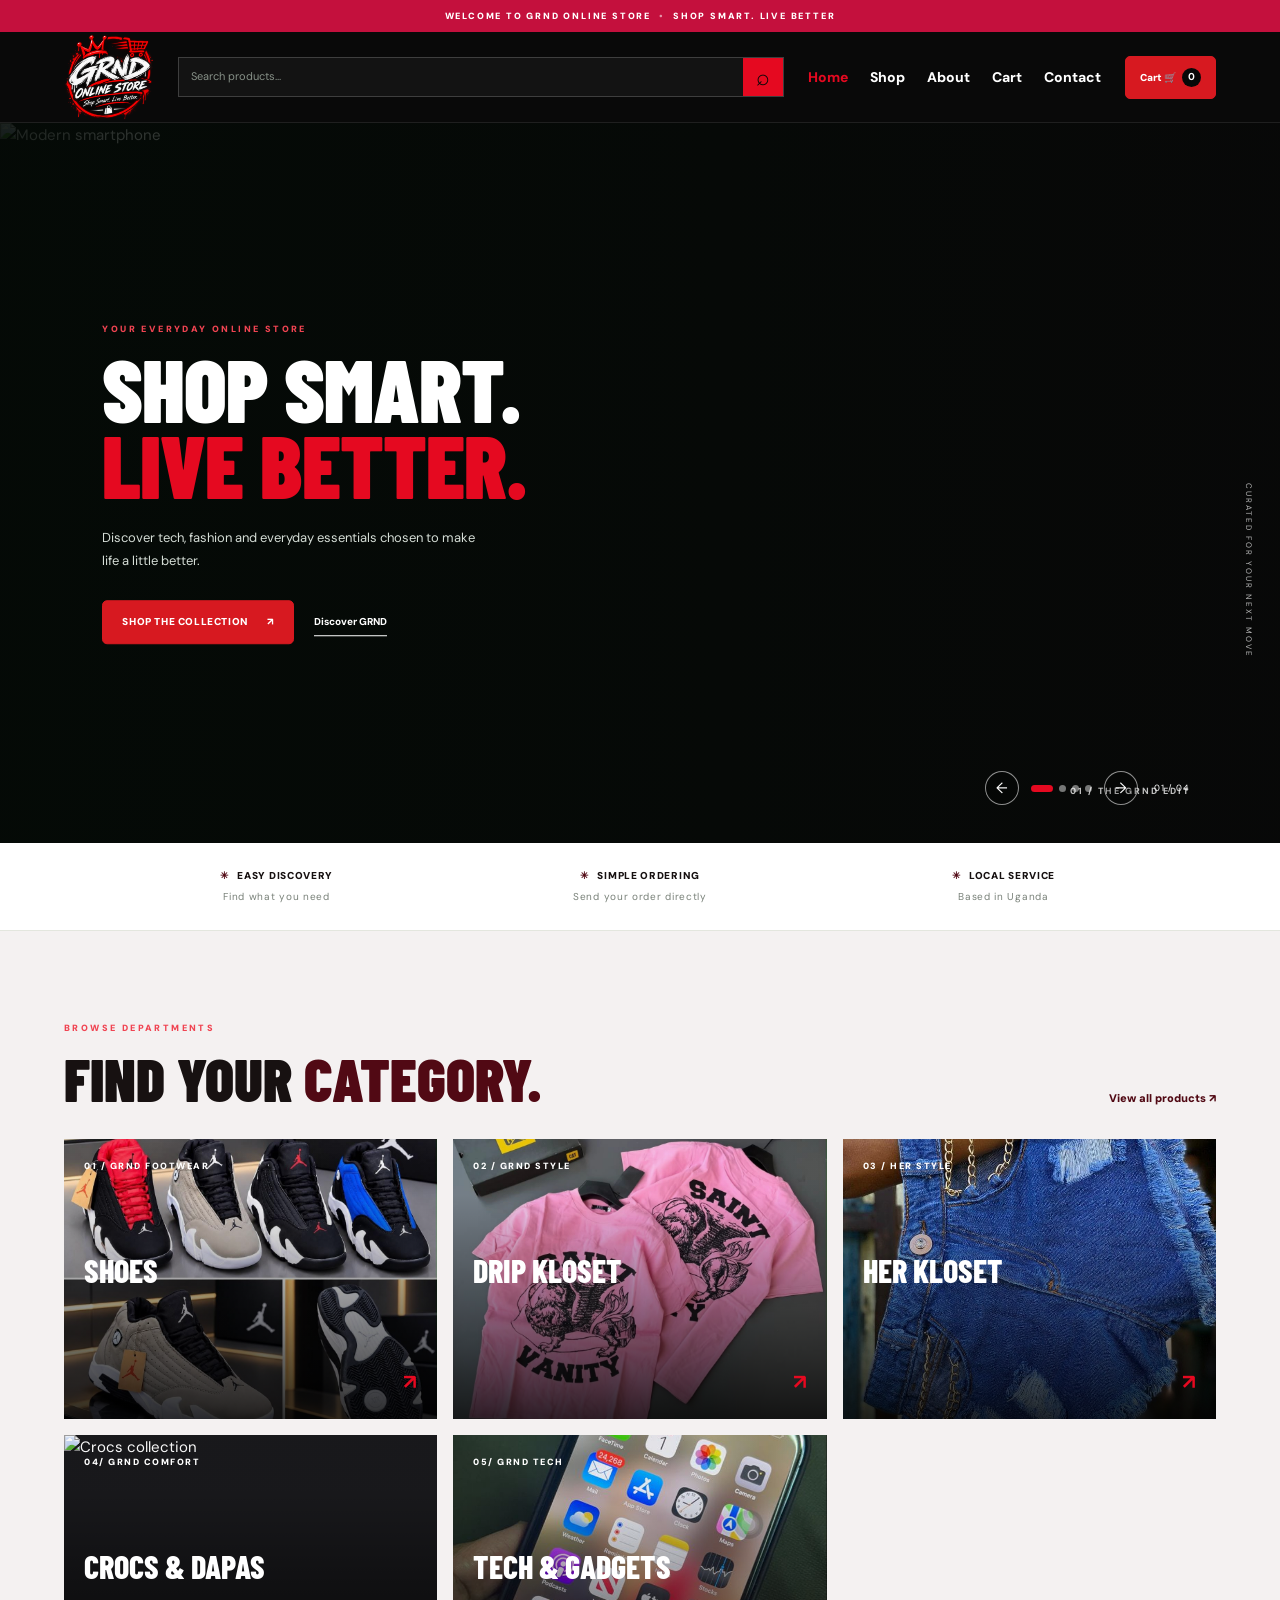
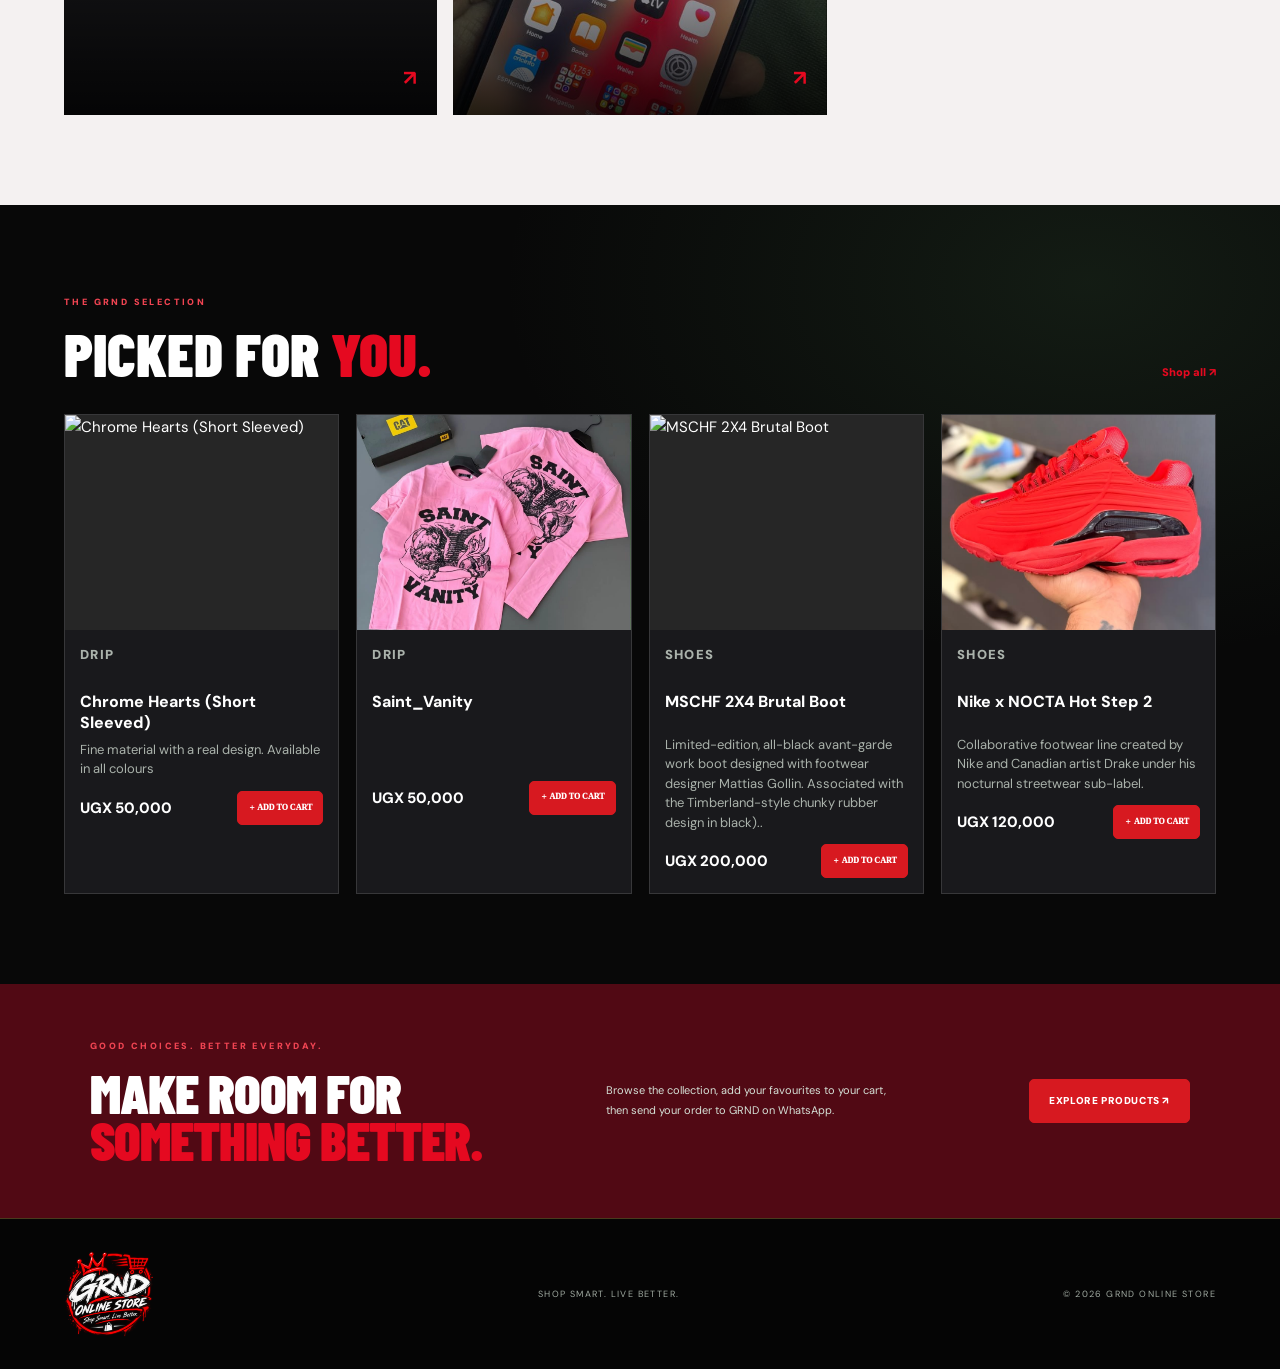
==== index.html @ 2ca11078 "Add files via upload" ====
<!DOCTYPE html>
<html lang="en">
<head>
    <!-- Page settings help the site display correctly on phones and computers. -->
    <meta charset="UTF-8">
    <meta name="viewport" content="width=device-width, initial-scale=1.0">
    <meta name="theme-color" content="#0A100D">
    <meta name="description" content="GRND Online Store — tech, fashion and everyday finds.">
    <title>HOME | GRND ONLINE STORE</title>
<link rel="icon" type="image/png" href="grnd-logo.png">

    <!-- All page styling is kept in one easy-to-edit CSS file. -->
    <link rel="stylesheet" href="style.css">
        
      
</head>
<body>

    <!-- Announcement strip: edit this message in all pages if you want a different notice. -->
    <div class="announcement">WELCOME TO GRND ONLINE STORE <span>•</span>SHOP SMART. LIVE BETTER</div>

    <!-- Shared header: the same navigation appears on every page. -->
    <header class="site-header">
        <a class="brand" href="index.html" aria-label="GRND Online Store home">
            
            <img src="grnd-logo.png" alt="GRND Online Store" class="brand-image">
        </a>

        <!-- Search form sends the visitor to the Shop page with their search words. -->
        <form class="search" id="searchForm">
            <input id="searchInput" type="search" placeholder="Search products..." aria-label="Search products">
            <button type="submit" aria-label="Search">⌕</button>
        </form>

        <!-- Main navigation for larger screens. -->
        <nav class="desktop-nav" aria-label="Main navigation">
            <a href="index.html" data-page="home" class="nav-active">Home</a>
            <a href="shop.html" data-page="shop">Shop</a>
            <a href="about.html" data-page="about">About</a>
            <a href="cart.html" data-page="cart">Cart</a>
            <a href="contact.html" data-page="contact">Contact</a>
        </nav>

        <!-- Quick cart button opens the cart drawer. -->
        <button class="cart-button" id="openCart" type="button">
            Cart 🛒 <b id="cartCount">0</b>
        </button>

        <!-- Mobile menu button appears on small screens. -->
        <button class="menu-toggle" id="menuToggle" type="button" aria-label="Open menu" aria-expanded="false">☰</button>
    </header>

    <!-- Mobile navigation is opened with the menu button. -->
    <nav class="mobile-nav" id="mobileNav" aria-label="Mobile navigation">
        <a href="index.html" data-page="home" class="nav-active">Home</a>
        <a href="shop.html" data-page="shop">Shop</a>
        <a href="about.html" data-page="about">About</a>
        <a href="cart.html" data-page="cart">Cart</a>
        <a href="contact.html" data-page="contact">Contact</a>
    </nav>

<main>

    <!-- HOME HERO: three slow automatic slides with manual arrows and dots. -->
    <section class="hero" id="homeHero">
        <div class="hero-slides" id="heroSlides">
            <!-- Slide 1: replace the image URL, title and description to change this slide. -->
            <article class="hero-slide is-active">
                <img src="bag.jpeg" alt="Modern smartphone" fetchpriority="high">
                <div class="hero-overlay"></div>
                <div class="hero-copy">
                    <p class="eyebrow">YOUR EVERYDAY ONLINE STORE</p>
                    <h1>SHOP SMART.<br><em>LIVE BETTER.</em></h1>
                    <p class="hero-text">Discover tech, fashion and everyday essentials chosen to make life a little better.</p>
                    <a class="btn" href="shop.html">SHOP THE COLLECTION <span>↗</span></a>
                    <a class="text-link" href="about.html">Discover GRND</a>
                </div>
                <span class="hero-label">01 / THE GRND EDIT</span>
            </article>

            <!-- Slide 2: the same layout makes adding or replacing slides straightforward. -->
            <article class="hero-slide">
                <img src="track.jpeg">
                <div class="hero-overlay"></div>
                <div class="hero-copy">
                    <p class="eyebrow">STYLE THAT SPEAKS</p>
                    <h1>MAKE YOUR<br><em>OWN STATEMENT.</em></h1>
                    <p class="hero-text">Fresh looks and everyday pieces with a little more character.</p>
                    <a class="btn" href="shop.html?category=T-shirts">EXPLORE T-SHIRTS <span>↗</span></a>
                       <a class="text-link" href="about.html">Discover GRND</a>
                </div>
                <span class="hero-label">02 / FIND YOUR STYLE</span>
            </article>

            <!-- Slide 3: a third visual gives the homepage a complete rotating feature. -->
            <article class="hero-slide">
                <img src="pic.jpeg" alt="Premium wireless headphones">
                <div class="hero-overlay"></div>
                <div class="hero-copy">
                    <p class="eyebrow">GOOD FINDS. FAIR PRICES.</p>
                    <h1>FIND YOUR<br><em>NEW FAVOURITE.</em></h1>
                    <p class="hero-text">Explore useful gadgets, confident style and smart everyday finds.</p>
                    <a class="btn" href="shop.html">START EXPLORING <span>↗</span></a>
                    <a class="text-link" href="contact.html">Talk to GRND</a>
                </div>
                <span class="hero-label">03 / THE EVERYDAY EDIT</span>
            </article>
            
            <!--Last article -->
              <article class="hero-slide">
                <img src="bape.jpeg">
                <div class="hero-overlay"></div>
                <div class="hero-copy">
                    <p class="eyebrow">GOOD FINDS. FAIR PRICES.</p>
                    <h1>UPGRADE YOUR <br><em>CLOSET.</em></h1>
                    <p class="hero-text">Explore various drips, latest outfits and fresh New Outlooks.</p>
                    <a class="btn" href="shop.html">START EXPLORING <span>↗</span></a>
                    <a class="text-link" href="contact.html">Talk to GRND</a>
                </div>
                <span class="hero-label">04 / THE DRIP</span>
            </article>
        
           
        </div>

        <!-- Slideshow controls. The timer is set in app.js. -->
        <div class="hero-controls">
            <button id="previousSlide" type="button" aria-label="Previous slide">←</button>
            <div class="slide-dots" id="slideDots">
                <button class="slide-dot is-active" type="button" aria-label="Go to slide 1"></button>
                <button class="slide-dot" type="button" aria-label="Go to slide 2"></button>
                <button class="slide-dot" type="button" aria-l abel="Go to slide 3"></button>
                 <button class="slide-dot" type="button" aria-l abel="Go to slide 4"></button>
            </div>
            <button id="nextSlide" type="button" aria-label="Next slide">→</button>
            <span id="slideCounter">01 / 03</span>
        </div>
        <span class="hero-side-note">CURATED FOR YOUR NEXT MOVE</span>
    </section>

    <!-- Three short service promises beneath the hero. -->
    <section class="benefits">
        <div><span>✳</span> EASY DISCOVERY<small>Find what you need</small></div>
        <div><span>✳</span> SIMPLE ORDERING<small>Send your order directly</small></div>
        <div><span>✳</span> LOCAL SERVICE<small>Based in Uganda</small></div>
    </section>

    <!-- Category links lead to the matching Shop filter. -->
    <section class="section section-light">
        <div class="section-heading reveal">
            <div><p class="eyebrow dark-eyebrow">BROWSE DEPARTMENTS</p><h2>Find your <em>category.</em></h2></div>
            <a class="heading-link" href="shop.html">View all products ↗</a>
        </div>
        <div class="category-grid">
          
            <a class="category-card category-fashion reveal" href="shop.html?category=shoes">
                <img src="Jordans.jpg">
                <span>01 / GRND FOOTWEAR</span><strong>Shoes</strong><b>↗</b>
            </a>
            <a class="category-card category-home reveal" href="shop.html?category=drip">
                <img src="saint.jpg">
                    <span>02 / GRND STYLE</span><strong>Drip KLOSET</strong><b>↗</b>
            </a>
            
            <a class="category-card category-home reveal" href="shop.html?category=ladies">
                <img src="her.jpg">
                    <span>03 / HER STYLE</span><strong>HER KLOSET</strong><b>↗</b>
            </a>
            <a class="category-card category-home reveal" href="shop.html?category=crocs">
                <img src="croc.jpeg" alt="Crocs collection">
                <span>04/ GRND COMFORT</span><strong>Crocs & Dapas</strong><b>↗</b>
            </a>
            
              <a class="category-card category-tech reveal" href="shop.html?category=<template></template>ech">
                <img src="pro.jpeg">
                <span>05/ GRND TECH</span><strong>Tech & gadgets</strong><b>↗</b>
            </a>
        </div>
    </section>

    <!-- The home page shows the first four products from the main product list. -->
    <section class="section featured-section">
        <div class="section-heading reveal">
            <div><p class="eyebrow">THE GRND SELECTION</p><h2>Picked for <em>you.</em></h2></div>
            <a class="heading-link light-link" href="shop.html">Shop all ↗</a>
        </div>
        <div class="product-grid home-product-grid" id="homeProductGrid"></div>
    </section>

    <!-- A contrasting promotional banner from the 2.0 design direction. -->
    <section class="promo-band">
        <div><p class="eyebrow">GOOD CHOICES. BETTER EVERYDAY.</p><h2>MAKE ROOM FOR<br><em>SOMETHING BETTER.</em></h2></div>
        <p>Browse the collection, add your favourites to your cart, then send your order to GRND on WhatsApp.</p>
        <a class="btn btn-dark" href="shop.html">EXPLORE PRODUCTS ↗</a>
    </section>

</main>

    <!-- Shared footer. Change the slogan here on every page if needed. -->
    <footer class="site-footer">
        <a class="brand footer-brand" href="index.html">
         <img src="grnd-logo.png" alt="GRND Online Store" class="brand-image">
         
        </a>
        <p>SHOP SMART. LIVE BETTER.</p>
        <small>© <span id="year"></span> GRND ONLINE STORE</small>
    </footer>


    <!-- Dark background behind the cart drawer and pop-up windows. -->
    <div class="overlay" id="overlay"></div>

    <!-- Quick cart drawer shared by all pages. -->
    <aside class="cart-drawer" id="cartDrawer" aria-label="Shopping cart">
        <div class="drawer-head">
            <div>
                <p class="eyebrow">YOUR SELECTION</p>
                <h2>Your Cart 🛒 <span id="drawerCount">(0)</span></h2>
            </div>
            <button class="close-button" id="closeCart" type="button" aria-label="Close cart">×</button>
        </div>
        <div class="cart-items" id="cartItems"></div>
        <div class="cart-footer">
            <div class="subtotal"><span>Subtotal</span><b id="cartSubtotal">UGX 0</b></div>
            <button class="btn full-button" id="checkoutButton" type="button">Continue to checkout ↗</button>
        </div>
    </aside>

    <!-- Product details pop-up. -->
    <section class="modal" id="productModal" role="dialog" aria-modal="true" aria-label="Product details">
        <button class="close-button modal-close" id="closeProduct" type="button" aria-label="Close">×</button>
        <div id="productDetails"></div>
    </section>

    <!-- WhatsApp order form. It does not collect online payments. -->
    <section class="modal checkout-modal" id="checkoutModal" role="dialog" aria-modal="true" aria-labelledby="checkoutTitle">
        <button class="close-button modal-close" id="closeCheckout" type="button" aria-label="Close">×</button>
        <p class="eyebrow">ALMOST THERE</p>
        <h2 id="checkoutTitle">Complete your order</h2>
        <p class="modal-intro">Share your details. GRND will confirm product availability, delivery and payment with you.</p>
        <form id="checkoutForm" class="checkout-form">
            <label>Full name<input name="name" autocomplete="name" required></label>
            <label>Phone number<input name="phone" type="tel" autocomplete="tel" required></label>
            <label>Delivery location<input name="location" autocomplete="street-address" required></label>
            <label>Order note <textarea name="note" rows="3" placeholder="Optional details"></textarea></label>
            <div class="checkout-summary"><span>Order subtotal</span><b id="checkoutSubtotal">UGX 0</b></div>
            <button class="btn full-button" type="submit">Send order on WhatsApp ↗</button>
            <small>Demo checkout — no online payment is collected.</small>
        </form>
    </section>

    <!-- Custom confirmation window shown before removing a product. -->
    <section class="modal confirm-modal" id="confirmModal" role="dialog" aria-modal="true" aria-label="Confirm item removal">
        <div class="confirm-icon">!</div>
        <p class="eyebrow">PLEASE CONFIRM</p>
        <h2>Remove this item?</h2>
        <p><strong id="confirmProductName"></strong> will be removed from your Cart.</p>
        <div class="confirm-actions">
            <button class="btn btn-muted" id="cancelRemove" type="button">Keep item</button>
            <button class="btn btn-danger" id="confirmRemove" type="button">Yes, remove</button>
        </div>
    </section>

    <!-- Small message shown after actions such as adding a product. -->
    <div class="toast" id="toast" role="status" aria-live="polite"></div>

    <!-- Shared JavaScript powers every page. -->
    <script src="app.js"></script>

</body>
</html>
---- style.css ----
@import url("https://fonts.googleapis.com/css2?family=Barlow+Condensed:wght@600;700;800;900&family=DM+Sans:wght@400;500;600;700;800&display=swap");

/* ============================================================
   GRND ONLINE STORE 3.0 — MAIN STYLESHEET
   The design combines the original multi-page store with the
   smooth, luxury feel of version 2.0.

   EASY EDIT:
   Change the colours inside :root to update the whole website.
   ============================================================ */


/* ------------------------------------------------------------
   1. WEBSITE COLOURS AND SHARED SETTINGS
   ------------------------------------------------------------ */
:root {
    --black: #080808;
    --charcoal: #171717;
    --charcoal-light: #262626;
    --neon: #E50920;
    --neon-dark: #B80719;
    --forest: #510914;
    --ivory: #F4F1F1;
    --white: #FFFFFF;
    --gold: #C7A66A;
    --grey: #A5ADA6;
    --dark-text: #171111;
    --page-width: 1240px;
}

/* ------------------------------------------------------------
   2. BASIC RESET
   ------------------------------------------------------------ */
* {
    box-sizing: border-box;
    margin: 0;
    padding: 0;
}

html {
    scroll-behavior: smooth;
}

body {
    min-width: 320px;
    overflow-x: hidden;
    background: var(--black);
    color: var(--white);
    font-family: "DM Sans", Arial, sans-serif;
    line-height: 1.5;
}

.site-header {
    position: sticky;
    top: 0;
    z-index: 1000;

    background: rgba(10, 10, 10, 0.72);
    backdrop-filter: blur(15px);
    -webkit-backdrop-filter: blur(15px);

    border-bottom: 1px solid rgba(255, 255, 255, 0.08);
}


a {
    color: inherit;
    text-decoration: none;
}

button,
input,
textarea,
select {
    font: inherit;
}

button,
a {
    -webkit-tap-highlight-color: transparent;
}

button {
    cursor: pointer;
}

img {
    display: block;
    max-width: 100%;
}

/* Import fonts for the bold GRND headings and clean body text. */

/* ------------------------------------------------------------
   3. SMALL ANNOUNCEMENT STRIP
   ------------------------------------------------------------ */
.announcement {
    display: flex;
    min-height: 32px;
    align-items: center;
    justify-content: center;
    gap: 8px;
    padding: 7px 12px;
    background:#c4103d;
    color: white;
    text-align: center;
    font-size: 9px;
    font-weight: 900;
    letter-spacing: 1.8px;
    
}

.announcement span {
    opacity: 0.55;
}


/* ------------------------------------------------------------
   4. HEADER, LOGO, SEARCH AND NAVIGATION
   ------------------------------------------------------------ */
.site-header {
    position: sticky;
    top: 0;
    z-index: 20;
    display: flex;
    min-height: 82px;
    align-items: center;
    gap: 24px;
    padding: 0 max(5%, calc((100vw - var(--page-width)) / 2));
    border-bottom: 1px solid rgba(255, 255, 255, 0.09);
    background: rgba(10, 16, 13, 0.96);
}

/* The GRND logo is text for now, so you can replace it with your own image later. */
.brand-image {
    width: 90px !important;
    min-width: 90px !important;
    max-width: none !important;
    max-height: none !important;
    height: auto !important;
    object-fit: contain;
}

.brand {
    color: var(--neon);
    font-family: "Barlow Condensed", Impact, sans-serif;
    font-size: 43px;
    font-style: italic;
    font-weight: 900;
    line-height: 0.8;
    letter-spacing: -3px;
    text-shadow: 3px 2px 0 var(--forest), 5px 4px 0 rgba(0, 0, 0, 0.7);
    transform: rotate(-4deg) skew(-8deg);
}

.brand-dot {
    color: var(--white);
}

.brand-sub {
    margin-top: 9px;
    color: #D6DED7;
    font-size: 8px;
    font-weight: 900;
    letter-spacing: 3px;
}

/* Search field in the header. */
.search {
    display: flex;
    width: min(100%, 330px);
    height: 40px;
    flex: 1;
    border: 1px solid rgba(255, 255, 255, 0.18);
    background: rgba(255, 255, 255, 0.04);
}

.search input {
    width: 100%;
    min-width: 0;
    padding: 0 12px;
    border: 0;
    outline: 0;
    background: transparent;
    color: var(--white);
    font-size: 11px;
}

.search input::placeholder {
    color: #879188;
}

.search button {
    width: 43px;
    border: 0;
    background: var(--neon);
    color: var(--black);
    font-size: 23px;
}

/* Desktop navigation links. */
.desktop-nav {
    display: flex;
    align-items: center;
    gap: 22px;
    margin-left: auto;
}

.desktop-nav a {
    color: #D5DDD6;
    font-size: 11px;
    font-weight: 800;
    transition: color 0.25s ease;
}

.desktop-nav a:hover,
.desktop-nav a.nav-active {
    color: var(--neon);
}

            /* Quick cart button and quantity bubble. */
.cart-button {
    flex-shrink: 0;
    padding: 11px 14px;
    border: 1px solid white;
    background: var(--neon);
    border-radius: 5px;
    color: black;
    font-size: 10px;
    font-weight: 900;
}

.cart-button b {
    display: inline-grid;
    min-width: 19px;
    height: 19px;
    margin-left: 4px;
    place-items: center;
    border-radius: 50%;
    background: var(--black);
    color: white;
}

/* The mobile menu button is hidden on wide screens. */
.menu-toggle {
    display: none;
    border: 0;
    background: transparent;
    color: var(--white);
    font-size: 24px;
}

/* Mobile navigation is hidden until the menu button is pressed. */
.mobile-nav {
    display: none;
}


/* ------------------------------------------------------------
   5. BUTTONS AND SMALL TEXT LINKS
   ------------------------------------------------------------ */
.btn {
    display: inline-flex;
    min-height: 44px;
    align-items: center;
    justify-content: center;
    gap: 18px;
    padding: 13px 19px;
    border: 1px solid white;
    border-radius: 5px;
    background: var(--neon);
    color: white;
    font-size: 10px;
    font-weight: 900;
    letter-spacing: 0.6px;
    transition: 2s ease-in;
}

.btn:hover {
    transform: translateY(-3px);
    background: red;
    box-shadow: 0 10px 28px rgba(168, 255, 79, 0.16);
}

.btn-dark {
    border-color: var(--black);
    background: var(--black);
    color: var(--neon);
}

.btn-light {
    border-color: var(--white);
    background: var(--white);
    color: var(--black);
}

.btn-muted {
    border-color: #D9DDD5;
    background: #E7E9E2;
    color: var(--dark-text);
}

.btn-danger {
    border-color: var(--black);
    background: var(--black);
    color: var(--neon);
}

.full-button {
    width: 100%;
}

.text-link {
    display: inline-block;
    margin-left: 16px;
    padding-bottom: 5px;
    border-bottom: 1px solid currentColor;
    color: var(--white);
    font-size: 10px;
    font-weight: 800;
}

.heading-link {
    color: var(--forest);
    font-size: 11px;
    font-weight: 900;
}

.light-link {
    color: var(--neon);
}


/* ------------------------------------------------------------
   6. SHARED HEADINGS AND SECTION SPACING
   ------------------------------------------------------------ */
    .eyebrow {
    margin-bottom: 15px;
    color: var(--neon);
    font-size: 9px;
    font-weight: 900;
    letter-spacing: 2.4px;
}

.dark-eyebrow {
    color: var(--neon);
}

.section {
    padding: 90px max(5%, calc((100vw - var(--page-width)) / 2));
}

.section-light {
    background: var(--ivory);
    color: var(--dark-text);
}

.section-heading {
    display: flex;
    align-items: end;
    justify-content: space-between;
    gap: 25px;
    margin-bottom: 32px;
    
}

.section-heading h2,
.values-section h2 {
    font-family: "Barlow Condensed", Impact, sans-serif;
    font-size: clamp(40px, 5vw, 60px);
    font-weight: 900;
    line-height: 0.95;
    text-transform: uppercase;

}

.section-heading h2 em,
.values-section h2 em {
    color: var(--forest);
    font-style: normal;
}

.featured-section .section-heading h2 em {
    color: var(--neon);
}


/* ------------------------------------------------------------
   7. HOME PAGE HERO SLIDESHOW
   ------------------------------------------------------------ */
.hero {
    position: relative;
    height: min(76vw, 720px);
    min-height: 590px;
    max-height: 760px;
    overflow: hidden;
    background: var(--black);
}

.hero-slides,
.hero-slide {
    position: absolute;
    inset: 0;
}

.hero-slide {
    z-index: 0;
    overflow: hidden;
    opacity: 0;
    visibility: hidden;
    transition: opacity 1.25s ease, visibility 1.25s ease;
}

.hero-slide.is-active {
    z-index: 1;
    opacity: 1;
    visibility: visible;
}

.hero-slide > img {
    width: 100%;
    height: 100%;
    object-fit: cover;
    transform: scale(1.08);
    transition: transform 7s ease;
}

.hero-slide.is-active > img {
    transform: scale(1);
}

/* Dark gradient keeps the text readable over different photographs. */
.hero-overlay {
    position: absolute;
    inset: 0;
    background: linear-gradient(90deg, rgba(4, 10, 6, 0.9), rgba(4, 10, 6, 0.58) 48%, rgba(4, 10, 6, 0.08));
}

.hero-copy {
    position: absolute;
    top: 50%;
    left: max(8%, calc((100vw - var(--page-width)) / 2));
    z-index: 2;
    width: min(580px, 78%);
    opacity: 0;
    transform: translateY(-40%);
    transition: opacity 0.9s ease, transform 0.9s ease;
    transition-delay: 0.2s;
}

.hero-slide.is-active .hero-copy {
    opacity: 1;
    transform: translateY(-50%);
}

.hero h1,
.page-hero h1,
.promo-band h2,
.contact-copy h2 {
    font-family: "Barlow Condensed", Impact, sans-serif;
    font-size: clamp(54px, 7vw, 88px);
    font-weight: 900;
    line-height: 0.86;
    letter-spacing: -1px;
    text-transform: uppercase;
}

.hero h1 em,
.page-hero h1 em,
.promo-band h2 em,
.contact-copy h2 em {
    color: var(--neon);
    font-style: normal;
}

.hero-text {
    max-width: 390px;
    margin: 23px 0 27px;
    color: #D5DDD6;
    font-size: 13px;
    line-height: 1.8;
}

.hero-label {
    position: absolute;
    right: 7%;
    bottom: 45px;
    z-index: 3;
    color: white;
    font-size: 9px;
    font-weight: 800;
    letter-spacing: 2px;
    opacity: 0.75;
}

.hero-side-note {
    position: absolute;
    top: 50%;
    right: 25px;
    z-index: 3;
    color: white;
    font-size: 8px;
    letter-spacing: 2px;
    writing-mode: vertical-rl;
    opacity: 0.7;
}

/* Slideshow arrows, dots and counter. */
.hero-controls {
    position: absolute;
    right: 7%;
    bottom: 38px;
    z-index: 5;
    display: flex;
    align-items: center;
    gap: 12px;
}

.hero-controls > button {
    display: grid;
    width: 34px;
    height: 34px;
    place-items: center;
    border: 1px solid rgba(255, 255, 255, 0.55);
    border-radius: 50%;
    background: rgba(0, 0, 0, 0.18);
    color: white;
    transition: background 0.2s ease, color 0.2s ease;
}

.hero-controls > button:hover {
    background: var(--neon);
    color: var(--black);
}

.slide-dots {
    display: flex;
    gap: 6px;
}

.slide-dot {
    width: 7px;
    height: 7px;
    border: 0;
    border-radius: 10px;
    background: rgba(255, 255, 255, 0.45);
}

.slide-dot.is-active {
    width: 22px;
    background: var(--neon);
}

#slideCounter {
    margin-left: 4px;
    color: white;
    font-size: 9px;
    letter-spacing: 1px;
}


/* ------------------------------------------------------------
   8. HOME PAGE BENEFITS ROW
   ------------------------------------------------------------ */
.benefits {
    display: grid;
    grid-template-columns: repeat(3, 1fr);
    gap: 15px;
    padding: 25px 8%;
    border-bottom: 1px solid #E3E6DE;
    background: var(--white);
    color: var(--dark-text);
}

.benefits div {
    text-align: center;
    font-size: 10px;
    font-weight: 900;
    letter-spacing: 0.7px;
}

.benefits div span {
    margin-right: 6px;
    color: var(--forest);
}

.benefits small {
    display: block;
    margin-top: 5px;
    color: #788078;
    font-size: 10px;
    font-weight: 400;
}


/* ------------------------------------------------------------
   9. CATEGORY CARDS
   ------------------------------------------------------------ */
.category-grid {
    display: grid;
    grid-template-columns: repeat(3, 1fr);
    gap: 16px;
}

.category-card {
    position: relative;
    display: flex;
    min-height: 280px;
    flex-direction: column;
    justify-content: space-between;
    overflow: hidden;
    padding: 20px;
    background: var(--charcoal);
    color: white;
}

.category-card::after {
    position: absolute;
    inset: 0;
    background: linear-gradient(0deg, rgba(0, 0, 0, 0.82), rgba(0, 0, 0, 0.03) 80%);
    content: "";
}

.category-card img {
    position: absolute;
    inset: 0;
    width: 100%;
    height: 100%;
    object-fit: cover;
    transition: transform 0.8s ease;
}

.category-card:hover img {
    transform: scale(1.08);
}

.category-card span,
.category-card strong,
.category-card b {
    position: relative;
    z-index: 1;
}

.category-card span {
    font-size: 9px;
    font-weight: 900;
    letter-spacing: 1.5px;
}

.category-card strong {
    max-width: 220px;
    font-family: "Barlow Condensed", Impact, sans-serif;
    font-size: 32px;
    font-weight: 800;
    line-height: 0.95;
    text-transform: uppercase;
}

.category-card b {
    align-self: flex-end;
    color: var(--neon);
    font-size: 21px;
}


/* ------------------------------------------------------------
   10. FEATURED PRODUCTS AND SHOP PRODUCT CARDS
   ------------------------------------------------------------ */
.featured-section {
    background: var(--black);
    color: white;
    background-image: radial-gradient(ellipse at 85% 10%, rgba(75, 125, 78, 0.17), transparent 38%);
}

.product-grid {
    display: grid;
    grid-template-columns: repeat(4, minmax(0, 1fr));
    gap: 17px;
}

.product-card {
    min-width: 0;
    overflow: hidden;
    border: 1px solid rgba(255, 255, 255, 0.09);
    background: var(--charcoal);
    transition: transform 0.35s ease, border-color 0.35s ease, box-shadow 0.35s ease;
}

.section-light .product-card {
    border-color: #E3E5DC;
    background: transparent;
    color: black;
}

.product-card:hover {
    
    transform: translateY(-7px);
    box-shadow: 0 18px 38px rgba(0, 0, 0, 0.18), 0 0 22px rgba(168, 255, 79, 0.08);

}



.product-visual {
    position: relative;
    display: grid;
    height: 215px;
    place-items: center;
    overflow: hidden;
    background: var(--charcoal-light);
    cursor: pointer;
}

.section-light .product-visual {
    background: #E8E9E1;
}

.product-visual img {
    width: 100%;
    height: 100%;
    object-fit: cover;
    transition: transform 0.7s ease;
}

.product-card:hover .product-visual img {
    transform: scale(1.06);
}



.product-info {
    padding: 15px;
}

.product-category {
    color: var(--neon-dark);
    font-size: 8px;
    font-weight: 900;
    letter-spacing: 1.4px;
    text-transform: uppercase;
}

.section-light .product-category {
    color: var(--forest);
}

.product-info h3 {
    min-height: 38px;
    margin: 8px 0 6px;
    font-size: 12px;
    font-weight: 800;
}

.product-info p {
    min-height: 34px;
    margin-bottom: 12px;
    color: #AAB2AB;
    font-size: 10px;
    line-height: 1.6;
}

.section-light .product-info p {
    color: #747D74;
}

.product-bottom {
    display: flex;
    align-items: center;
    justify-content: space-between;
    gap: 7px;
}

.price {
    color: white;
    font-size: 11px;
    font-weight: 900;
    white-space: nowrap;
}

.section-light .price {
    color: var(--dark-text);
}

.add-button {
    min-height: 34px;
    padding: 8px 10px;
    border: 1px solid white;
    border-radius:5px;
    background: var(--neon);
    color: white;
    font-size: 8px;
    font-family: 'Times New Roman', Times, serif;
    font-weight: 1000;
    white-space: nowrap;
    transition: background 0.2s ease, transform 0.2s ease;
}

.add-button:hover {
    transform: translateY(-2px);
    background: red;
}

.add-button:disabled {
    cursor: wait;
    opacity: 0.75;
}

.add-button.is-loading {
    background: var(--black);
    color: var(--neon);
}

.empty-state {
    padding: 35px 0;
    color: #7D867E;
    text-align: center;
}


/* ------------------------------------------------------------
   11. PROMOTIONAL BAND
   ------------------------------------------------------------ */
.promo-band {
    display: flex;
    align-items: center;
    justify-content: space-between;
    gap: 28px;
    padding: 55px max(7%, calc((100vw - 1100px) / 2));
    background: var(--forest);
    color: white;
}

.promo-band h2 {
    font-size: clamp(35px, 4.5vw, 55px);
}

.promo-band h2 em {
    color: var(--neon);
}

.promo-band > p {
    max-width: 300px;
    color: #D5E1D7;
    font-size: 11px;
    line-height: 1.8;
}


/* ------------------------------------------------------------
   12. PAGE HERO FOR SHOP, ABOUT, CONTACT AND CART
   ------------------------------------------------------------ */
.page-hero {
    position: relative;
    overflow: hidden;
    padding: 65px max(7%, calc((100vw - 1100px) / 2));
    background: var(--black);
    color: white;
}

.page-hero::after {
    position: absolute;
    top: 52%;
    right: -5%;
    width: 390px;
    height: 75px;
    background: red;
    content: "";
    opacity: 0.9;
    transform: rotate(-22deg);
}

.page-hero h1 {
    position: relative;
    z-index: 1;
    font-size: clamp(48px, 6.5vw, 78px);
}

.page-hero > p:last-of-type {
    position: relative;
    z-index: 1;
    max-width: 480px;
    margin-top: 20px;
    color: #C6CEC7;
    font-size: 12px;
    line-height: 1.8;
}

.page-hero-mark {
    position: absolute;
    right: 8%;
    bottom: -35px;
    color: rgba(168, 255, 79, 0.12);
    font-family: "Barlow Condensed", Impact, sans-serif;
    font-size: 190px;
    font-weight: 900;
    line-height: 1;
    letter-spacing: -10px;
}


/* ------------------------------------------------------------
   13. SHOP FILTERS AND SORTING
   ------------------------------------------------------------ */
.shop-section {
    min-height: 480px;
}

.shop-controls {
    display: flex;
    align-items: center;
    justify-content: space-between;
    gap: 18px;
    margin-bottom: 25px;
}

.filters {
    display: flex;
    flex-wrap: wrap;
    gap: 8px;
}

.filter {
    padding: 9px 14px;
    border: 1px solid #D6DCD1;
    background: white;
    color: var(--dark-text);
    font-size: 9px;
    font-weight: 900;
    transition: all 0.2s ease;
}

.filter:hover,
.filter.active {
    border-color: var(--forest);
    background: var(--forest);
    color: white;
}

.sort-label {
    display: flex;
    align-items: center;
    gap: 8px;
    color: #647064;
    font-size: 10px;
    white-space: nowrap;
}

.sort-label select {
    max-width: 170px;
    padding: 9px;
    border: 1px solid #D6DCD1;
    background: white;
    color: var(--dark-text);
    font-size: 10px;
}


/* ------------------------------------------------------------
   14. ABOUT PAGE
   ------------------------------------------------------------ */
.about-section {
    display: grid;
    grid-template-columns: 1fr 1fr;
    align-items: center;
    gap: 8%;
}

.about-art {
    position: relative;
    display: grid;
    min-height: 360px;
    place-items: center;
    overflow: hidden;
    background: black;
}

.about-art::before {
    position: absolute;
    width: 120%;
    height: 65px;
    content: "";
    transform: rotate(-24deg);
}

.about-graffiti {
    position: relative;
    z-index: 1;
    color: white;
    font-family: "Barlow Condensed", Impact, sans-serif;
    font-size: clamp(90px, 12vw, 150px);
    font-style: italic;
    font-weight: 900;
    letter-spacing: -7px;
    text-shadow: 7px 6px 0 var(--forest), 12px 10px 0 var(--black);
    transform: rotate(-8deg);
}

.about-graffiti span {
    color: var(--neon);
}

.about-art small {
    position: absolute;
    bottom: 20px;
    color: white;
    font-size: 8px;
    font-weight: 900;
    letter-spacing: 2px;
}

.about-copy h2 {
    margin-bottom: 20px;
    font-family: "Barlow Condensed", Impact, sans-serif;
    font-size: clamp(43px, 5vw, 65px);
    font-weight: 900;
    line-height: 0.9;
}

.about-copy h2 em {
    color: var(--forest);
    font-style: normal;
}

.about-copy > p:not(.eyebrow) {
    margin-bottom: 15px;
    color: #687268;
    font-size: 12px;
    line-height: 1.9;
}

.values-section {
    padding: 80px max(7%, calc((100vw - 1100px) / 2));
    background: var(--black);
    color: white;
}

.values-section h2 em {
    color: var(--neon);
}

.values-grid {
    display: grid;
    grid-template-columns: repeat(3, 1fr);
    gap: 15px;
    margin-top: 30px;
}

.value-card {
    padding: 25px;
    border: 1px solid rgba(255, 255, 255, 0.12);
    background: var(--charcoal);
}

.value-card span {
    color: var(--neon);
    font-size: 10px;
    font-weight: 900;
}

.value-card h3 {
    margin: 18px 0 10px;
    font-family: "Barlow Condensed", Impact, sans-serif;
    font-size: 25px;
}

.value-card p {
    color: #AAB3AC;
    font-size: 11px;
    line-height: 1.8;
}


/* ------------------------------------------------------------
   15. CONTACT PAGE
   ------------------------------------------------------------ */
.contact-section {
    display: grid;
    grid-template-columns: 1fr 1fr;
    align-items: center;
    gap: 8%;
    padding: 85px max(8%, calc((100vw - 1100px) / 2));
    background: var(--forest);
    color: white;
}

.contact-copy h2 {
    margin-bottom: 20px;
    font-size: clamp(50px, 6vw, 75px);
}

.contact-copy > p:not(.eyebrow) {
    max-width: 390px;
    margin-bottom: 25px;
    color: #D5E1D7;
    font-size: 12px;
    line-height: 1.8;
}

.contact-panel {
    padding: 30px;
    border: 1px solid rgba(255, 255, 255, 0.3);
    background: rgba(0, 0, 0, 0.12);
}

.contact-label {
    margin: 0 0 8px;
    color: var(--neon);
    font-size: 9px;
    font-weight: 900;
    letter-spacing: 2px;
}

.contact-panel h3 {
    margin-bottom: 25px;
    font-size: 18px;
}

.contact-panel > p:not(.contact-label) {
    margin-bottom: 20px;
    color: #D5E1D7;
    font-size: 11px;
    line-height: 1.8;
}

.contact-link {
    display: inline-block;
    padding-bottom: 5px;
    border-bottom: 1px solid var(--neon);
    color: var(--neon);
    font-size: 11px;
    font-weight: 800;
}


/* ------------------------------------------------------------
   16. CART PAGE
   ------------------------------------------------------------ */
.cart-page {
    display: grid;
    grid-template-columns: minmax(0, 1.7fr) minmax(240px, 0.8fr);
    align-items: start;
    gap: 35px;
}

.cart-page-items {
    margin: 10px 0 25px;
}

.cart-page-line {
    display: flex;
    align-items: center;
    gap: 15px;
    margin-bottom: 10px;
    padding: 15px;
    border: 1px solid #E2E5DC;
    background: white;
}

.cart-page-image {
    width: 72px;
    height: 72px;
    flex-shrink: 0;
    object-fit: cover;
    background: #E8E9E1;
}

.cart-page-name {
    display: grid;
    flex: 1;
    gap: 5px;
    font-size: 12px;
}

.cart-page-name small {
    color: #778076;
    font-size: 10px;
}

.cart-page-end {
    display: grid;
    justify-items: end;
    gap: 8px;
    font-size: 11px;
}

.qty-controls {
    display: flex;
    align-items: center;
    gap: 8px;
    margin-top: 5px;
    color: var(--dark-text);
    font-size: 11px;
}

.qty-controls button {
    display: grid;
    width: 25px;
    height: 25px;
    place-items: center;
    border: 1px solid #D8DDD3;
    background: white;
    color: var(--dark-text);
}

.remove-link {
    border: 0;
    background: transparent;
    color: #8A5A22;
    font-size: 10px;
    text-decoration: underline;
}

.cart-page-summary {
    position: sticky;
    top: 105px;
    padding: 25px;
    background: white;
    color: var(--dark-text);
    box-shadow: 0 12px 35px rgba(0, 0, 0, 0.06);
}

.cart-page-summary h2 {
    margin-bottom: 25px;
    font-family: "Barlow Condensed", Impact, sans-serif;
    font-size: 34px;
    line-height: 0.95;
}

.cart-page-summary h2 em {
    color: var(--forest);
    font-style: normal;
}

.subtotal {
    display: flex;
    align-items: center;
    justify-content: space-between;
    gap: 12px;
    margin: 15px 0;
    padding: 15px 0;
    border-top: 1px solid #E1E5DC;
    border-bottom: 1px solid #E1E5DC;
    font-size: 12px;
}

.summary-note {
    margin-bottom: 20px;
    color: #747D74;
    font-size: 10px;
    line-height: 1.7;
}

.cart-continue {
    margin-left: 0;
    color: var(--forest);
}

.empty-cart {
    padding: 25px 0;
    color: #7A837A;
    font-size: 12px;
    line-height: 2;
}

.empty-cart a {
    color: var(--forest);
    font-weight: 900;
}


/* ------------------------------------------------------------
   17. FOOTER
   ------------------------------------------------------------ */
.site-footer {
    display: flex;
    align-items: center;
    justify-content: space-between;
    gap: 20px;
    padding: 30px max(5%, calc((100vw - var(--page-width)) / 2));
    background: var(--black);
    color: white;
}


.footer-brand {
    min-width: auto;
}

.footer-brand .brand-mark {
    font-size: 32px;
}

.site-footer > p,
.site-footer > small {
    color: #A0AAA1;
    font-size: 9px;
    letter-spacing: 1.4px;
}


/* ------------------------------------------------------------
   18. CART DRAWER, MODALS AND TOAST MESSAGES
   ------------------------------------------------------------ */
.overlay {
    position: fixed;
    inset: 0;
    z-index: 30;
    display: none;
    background: rgba(0, 0, 0, 0.7);
}

.overlay.show {
    display: block;
}

.cart-drawer {
    position: fixed;
    top: 0;
    right: 0;
    z-index: 40;
    display: flex;
    width: min(430px, 100%);
    height: 100vh;
    flex-direction: column;
    padding: 25px;
    background: var(--ivory);
    color: var(--dark-text);
    transform: translateX(105%);
    transition: transform 0.35s ease;
}

.cart-drawer.open {
    transform: translateX(0);
}

.drawer-head {
    display: flex;
    align-items: center;
    justify-content: space-between;
    padding-bottom: 17px;
    border-bottom: 1px solid #D9DED5;
}

.drawer-head .eyebrow {
    margin-bottom: 5px;
    color: var(--forest);
}

.drawer-head h2 {
    font-family: "Barlow Condensed", Impact, sans-serif;
    font-size: 31px;
}

.drawer-head h2 span {
    color: #788178;
    font-family: "DM Sans", Arial, sans-serif;
    font-size: 12px;
}

.close-button {
    display: grid;
    width: 35px;
    height: 35px;
    place-items: center;
    border: 0;
    background: #E4E7DF;
    color: var(--dark-text);
    font-size: 24px;
}

.cart-items {
    flex: 1;
    overflow-y: auto;
    padding: 12px 0;
}

.cart-line {
    display: flex;
    align-items: center;
    justify-content: space-between;
    gap: 12px;
    padding: 14px 0;
    border-bottom: 1px solid #DDE1D8;
    font-size: 11px;
}

.cart-line-main {
    display: flex;
    align-items: center;
    gap: 10px;
}

.cart-line-image {
    width: 55px;
    height: 55px;
    object-fit: cover;
    background: #E0E4DA;
}

.cart-line-details b {
    display: block;
    margin-bottom: 5px;
}

.cart-line-details small {
    color: #727B72;
}

.cart-footer {
    padding-top: 12px;
    border-top: 1px solid #D9DED5;
}

.modal {
    position: fixed;
    top: 50%;
    left: 50%;
    z-index: 50;
    display: none;
    width: min(500px, 92%);
    max-height: 90vh;
    overflow-y: auto;
    padding: 28px;
    background: var(--ivory);
    color: var(--dark-text);
    box-shadow: 0 20px 70px rgba(0, 0, 0, 0.35);
    transform: translate(-50%, -50%);
}

.modal.show {
    display: block;
    animation: modal-in 0.25s ease both;
}

@keyframes modal-in {
    from { opacity: 0; transform: translate(-50%, -47%); }
    to { opacity: 1; transform: translate(-50%, -50%); }
}

.modal-close {
    float: right;
    margin: -8px -8px 10px 10px;
}

.modal h2 {
    margin-bottom: 10px;
    font-family: "Barlow Condensed", Impact, sans-serif;
    font-size: 34px;
    text-transform: uppercase;
}

.modal-intro {
    margin-bottom: 20px;
    color: #6F796F;
    font-size: 11px;
    line-height: 1.7;
}

.checkout-form {
    display: grid;
    gap: 13px;
}

.checkout-form label {
    color: #39453B;
    font-size: 10px;
    font-weight: 900;
}

.checkout-form input,
.checkout-form textarea {
    display: block;
    width: 100%;
    margin-top: 6px;
    padding: 11px;
    border: 1px solid #D4DAD0;
    outline-color: var(--forest);
    background: white;
    color: var(--dark-text);
    font-size: 12px;
}

.checkout-form small {
    color: #798279;
    font-size: 9px;
    text-align: center;
}

.checkout-summary {
    display: flex;
    justify-content: space-between;
    padding: 12px 0;
    border-top: 1px solid #D9DED5;
    font-size: 12px;
}

.confirm-modal {
    text-align: center;
}

.confirm-icon {
    display: grid;
    width: 50px;
    height: 50px;
    margin: 0 auto 15px;
    place-items: center;
    border-radius: 50%;
    background: #E4EFD9;
    color: var(--forest);
    font-size: 26px;
    font-weight: 900;
}

.confirm-modal > p:not(.eyebrow) {
    color: #687268;
    font-size: 12px;
    line-height: 1.7;
}

.confirm-actions {
    display: flex;
    justify-content: center;
    gap: 10px;
    margin-top: 22px;
}

.toast {
    position: fixed;
    bottom: 22px;
    left: 50%;
    z-index: 60;
    display: none;
    padding: 13px 20px;
    border: 1px solid var(--neon);
    border-radius: 5px;
    background: var(--black);
    color: var(--neon);
    font-size: 11px;
    font-weight: 900;
    box-shadow: 0 8px 30px rgba(0, 0, 0, 0.25);
    transform: translateX(-50%);
}

.toast.show {
    display: block;
}


/* ------------------------------------------------------------
   19. SCROLL REVEAL ANIMATION
   Elements with the "reveal" class fade and rise into view.
   ------------------------------------------------------------ */
.reveal {
    opacity: 0;
    transform: translateY(25px);
    transition: opacity 0.8s ease, transform 0.8s ease;
}

.reveal.is-visible {
    opacity: 1;
    transform: translateY(0);
}


/* ------------------------------------------------------------
   20. TABLET RESPONSIVE DESIGN
   ------------------------------------------------------------ */
@media (max-width: 950px) {
    .site-header {
        gap: 14px;
        padding-right: 4%;
        padding-left: 4%;
    }

    .desktop-nav {
        gap: 13px;
    }

    .desktop-nav a {
        font-size: 10px;
    }

    .product-grid {
        grid-template-columns: repeat(2, minmax(0, 1fr));
    }

    .product-visual {
        height: 240px;
    }

    .hero {
        min-height: 560px;
    }

    .promo-band {
        flex-wrap: wrap;
    }
}


/* ------------------------------------------------------------
   21. MOBILE RESPONSIVE DESIGN
   ------------------------------------------------------------ */
@media (max-width: 700px) {
    .announcement {
        min-height: 28px;
        font-size: 8px;
        letter-spacing: 1px;
    }

    .site-header {
        min-height: 70px;
        gap: 10px;
        padding: 0 4%;
    }


    .brand {
        min-width: 88px;
    }

    .brand-mark {
        font-size: 35px;
    }

    .brand-sub {
        margin-top: 7px;
        font-size: 6px;
        letter-spacing: 2px;
    }

    .desktop-nav {
        display: none;
    }

    .search {
        height: 35px;
        border-radius: 10px;
    }

    .search input {
        padding: 0 7px;
        font-size: 10px;
    }

    .search button {
        width: 32px;
        font-size: 18px;
        border-radius: 10px;
        background: var(--neon);
    }

    .cart-button {
        padding: 8px;
        font-size: 9px;
    }

    .cart-button b {
        min-width: 17px;
        height: 17px;
    }

    .menu-toggle {
        display: block;
    }

    .mobile-nav.open {
        position: sticky;
        top: 70px;
        z-index: 19;
        display: flex;
        flex-wrap: wrap;
        justify-content: center;
        gap: 18px;
        padding: 14px 5%;
        border-bottom: 1px solid rgba(255, 255, 255, 0.1);
        background: var(--charcoal);
    }

    .mobile-nav a {
        color: #E5EAE5;
        font-size: 10px;
        font-weight: 900;
    }

    .mobile-nav a.nav-active {
        color: var(--neon);
    }

    .hero {
        height: 670px;
        min-height: 0;
        max-height: 720px;
    }

    .hero-copy {
        left: 7%;
        width: 86%;
    }

    .hero h1 {
        font-size: clamp(54px, 13vw, 76px);
    }

    .hero-text {
        max-width: 310px;
        font-size: 11px;
    }

    .hero-side-note {
        display: none;
    }

    .hero-label {
        right: auto;
        bottom: 34px;
        left: 7%;
        font-size: 8px;
    }

    .hero-controls {
        right: 6%;
        bottom: 25px;
        gap: 8px;
    }

    .hero-controls > button {
        width: 30px;
        height: 30px;
    }

    .benefits {
        gap: 7px;
        padding: 18px 3%;
    }

    .benefits div {
        font-size: 8px;
    }

    .benefits small {
        font-size: 8px;
    }

    .section {
        padding: 65px 5%;
    }

    .section-heading {
        align-items: flex-start;
        flex-direction: column;
        gap: 15px;
    }

    .section-heading h2 {
        font-size: 43px;
    }

    .category-grid {
        grid-template-columns: 1fr;
        gap: 12px;
    }

    .category-card {
        min-height: 230px;
    }

    .product-grid {
        gap: 10px;
    }

    .product-visual {
        height: 170px;
    }

    .product-info {
        padding: 10px;
    }

    .product-info h3 {
        font-size: 11px;
    }

    .product-bottom {
        align-items: flex-start;
        flex-direction: column;
    }

    .add-button {
        width: 100%;
    }

    .promo-band {
        align-items: flex-start;
        flex-direction: column;
        padding: 45px 6%;
    }

    .promo-band h2 {
        font-size: 42px;
    }

    .about-section,
    .contact-section,
    .cart-page {
        grid-template-columns: 1fr;
        gap: 28px;
    }

    .about-art {
        min-height: 270px;
    }

    .about-graffiti {
        font-size: 110px;
    }

    .values-section {
        padding: 65px 5%;
    }

    .values-grid {
        grid-template-columns: 1fr;
    }

    .page-hero {
        padding: 48px 6%;
    }

    .page-hero h1 {
        font-size: 55px;
    }

    .page-hero-mark {
        right: 2%;
        font-size: 120px;
    }

    .shop-controls {
        align-items: flex-start;
        flex-direction: column;
    }

    .sort-label {
        width: 100%;
        justify-content: space-between;
    }

    .sort-label select {
        flex: 1;
    }

    .contact-section {
        padding: 65px 6%;
    }

    .cart-page-summary {
        position: static;
    }

    .cart-page-line {
        align-items: flex-start;
        gap: 10px;
        padding: 10px;
    }

    .cart-page-image {
        width: 58px;
        height: 58px;
    }

    .cart-page-end {
        font-size: 9px;
    }

    .site-footer {
        align-items: flex-start;
        flex-direction: column;
        padding: 28px 6%;
    }
}


/* ------------------------------------------------------------
   22. EXTRA SMALL PHONES
   ------------------------------------------------------------ */
@media (max-width: 380px) {
    .brand {
        min-width: 75px;
    }

    .brand-mark {
        font-size: 30px;
    }

    .search input {
        width: 65px;
    }

    .cart-button {
        padding: 7px 6px;
    }

    .product-grid {
        grid-template-columns: 1fr 1fr;
    }

    .product-visual {
        height: 140px;
    }
}


/* ------------------------------------------------------------
   23. ACCESSIBILITY: RESPECT REDUCED-MOTION SETTINGS
   ------------------------------------------------------------ */
@media (prefers-reduced-motion: reduce) {
    *,
    *::before,
    *::after {
        scroll-behavior: auto !important;
        animation-duration: 0.01ms !important;
        transition-duration: 0.01ms !important;
    }
}


/* Product image shown inside the product details pop-up. */
.details-image {
    width: 100%;
    object-fit: contain;
    object-position: center;
    height: 100%;
    max-height: 230px;
    margin-bottom: 18px;
    background: blur(3eye0px);
}

#productDetails > p:not(.product-category) {
    margin: 12px 0;
    color: #697369;
    font-size: 12px;
    line-height: 1.8;
}

#productDetails > h3 {
    margin: 12px 0 18px;
    font-size: 16px;
}


/* ============================================================
   GRND STORE — RED / BLACK BRAND UPDATE
   Visual-only overrides: preserve the existing layout, logo,
   HTML pages, navigation destinations and JavaScript features.
   ============================================================ */
:root {
  --grnd-black: #090909;
  --grnd-charcoal: #19191c;
  --grnd-red: #D71920;
  --grnd-red-dark: #A90F1B;
  --grnd-white: #FFFFFF;
  --grnd-gold: #C6A04A;
  --grnd-muted: #C8C8CC;
}
body { background-color: var(--grnd-black); color: var(--grnd-white); font-size: 15px; line-height: 1.6; }
.site-header, header { background-color: #090909; }
.site-footer, footer { background-color: #050505; border-top: 1px solid rgba(198,160,74,.35); }
button, .btn, .button, .add-button, .cart-button, input[type="submit"], input[type="button"] {
  background-color: var(--grnd-red); border-color: var(--grnd-red); color: #fff;
}
button:hover, .btn:hover, .button:hover, .add-button:hover, .cart-button:hover,
input[type="submit"]:hover, input[type="button"]:hover {
  background-color: var(--grnd-red-dark); border-color: var(--grnd-red-dark); color: #fff;
}
::selection { background: var(--grnd-red); color: #fff; }

/* Keep all page links clear and prominent, especially Home. */
nav a, .nav a, .navbar a, .navigation a, .menu a, .desktop-nav a, .mobile-nav a, .nav-links a {
  color: #fff; font-size: 14px; font-weight: 800; opacity: 1; visibility: visible; white-space: nowrap;
}
nav a:hover, .nav a:hover, .navbar a:hover, .navigation a:hover, .menu a:hover,
.desktop-nav a:hover, .mobile-nav a:hover, .nav-links a:hover,
nav a.active, .nav a.active, .navbar a.active, .desktop-nav a.active,
.mobile-nav a.active, .nav-links a.active {
  color: #fff; background-color: rgba(215,25,32,.16); border-bottom: 2px solid var(--grnd-red);
}

/* Larger text for easier reading. */
p, li, label, input, textarea, select { font-size: 14px; }
small, .small, .caption, .muted { font-size: 12px; }
.product-title, .product-card h3, .product-info h3 { font-size: 16px; line-height: 1.35; }
.product-price, .price, .product-card .price { font-size: 15px; font-weight: 800; }
.product-description, .product-card p, .product-info p { font-size: 13px; line-height: 1.5; }

/* Dark surfaces, red highlights, restrained gold details. */
.product-card, .card, .panel, .category-card, .value-card, .cart-item,
.contact-panel, .modal-content, .drawer { background-color: var(--grnd-charcoal); border-color: rgba(255,255,255,.13); }
.badge, .tag, .sale-badge, .product-tag { background-color: var(--grnd-red); color: #fff; }
.eyebrow, .accent, .highlight { color: #F04452; }
.gold, .premium-accent { color: var(--grnd-gold); }
input, textarea, select { color: #fff; background-color: #171719; border-color: rgba(255,255,255,.25); }
input::placeholder, textarea::placeholder { color: #B9B9BE; opacity: 1; }

@media (max-width: 760px) {
  nav a, .nav a, .navbar a, .navigation a, .menu a, .desktop-nav a, .mobile-nav a, .nav-links a {
    font-size: 14px; font-weight: 800;
  }
  p, li, label { font-size: 13px; }
  .product-title, .product-card h3, .product-info h3 { font-size: 14px; }
  .product-price, .price { font-size: 14px; }
}



/* GRND product details gallery and size selection */
.product-card { cursor: pointer; }
.product-card:focus-visible { outline: 2px solid var(--grnd-red, #D14); outline-offset: 4px; }
.product-gallery { margin-bottom: 18px; }
.product-gallery-stage { position: relative; width: 100%; height: clamp(220px, 48vw, 390px); overflow: hidden; border-radius: 12px; background: transparent; 
    
}
.product-gallery-stage .details-image { display: block; width: 100%; height: 100%; max-height: none; margin: 0; object-fit: contain; background: transparent;
    border-radius: 5px;
    
}
.gallery-arrow { position: absolute; top: 50%; transform: translateY(-50%); width: 40px; height: 40px; border: 0; border-radius: 50%; background: rgba(0,0,0,.72); color: #fff; font-size: 30px; line-height: 1; cursor: pointer; }
.gallery-prev { left: 10px; } .gallery-next { right: 10px; }
.gallery-counter { position: absolute; right: 12px; bottom: 12px; padding: 4px 9px; border-radius: 20px; background: rgba(0,0,0,.72); color: #fff; font-size: 11px; }
    .gallery-thumbnails { display: flex; gap: 9px; overflow-x: auto; padding: 10px 2px 4px; }
.gallery-thumb { flex: 0 0 62px; width: 62px; height: 62px; padding: 3px; border: 1px solid #ccc; border-radius: 8px; background: transparent; cursor: pointer; }
.gallery-thumb.active { border: 1px solid #0ef; }
.gallery-thumb img { width: 100%; height: 100%; object-fit: contain; border-radius: 5px;
        
}
#productDetails .product-category { margin-top: 8px; }
#productDetails .details-price { color: #D71920; margin: 8px 0; }
#productDetails .details-description, #productDetails .details-extra { color: #c8c8cc; font-size: 13px; line-height: 1.7; margin: 10px 0; }
.size-label { display: grid; gap: 8px; margin: 18px 0; color: #fff; font-size: 12px; font-weight: 800; }
.product-size-select { width: 100%; min-height: 44px; padding: 10px 12px; border: 1px solid rgba(255,255,255,.22); border-radius: 8px; background: #171717; color: #fff; }
.product-modal-add { width: 100%; margin-top: 12px; }
@media (max-width: 600px) { .product-gallery-stage { height: 250px; } .gallery-thumb { flex-basis: 54px; width: 54px; height: 54px; } }
.product-gallery-stage,
.product-gallery-stage .details-image,
.gallery-thumb,
.gallery-thumb img {
    background-color: #F2F2F2 !important;
}

.gallery-thumb::before,
.gallery-thumb::after {
    background: transparent !important;
}
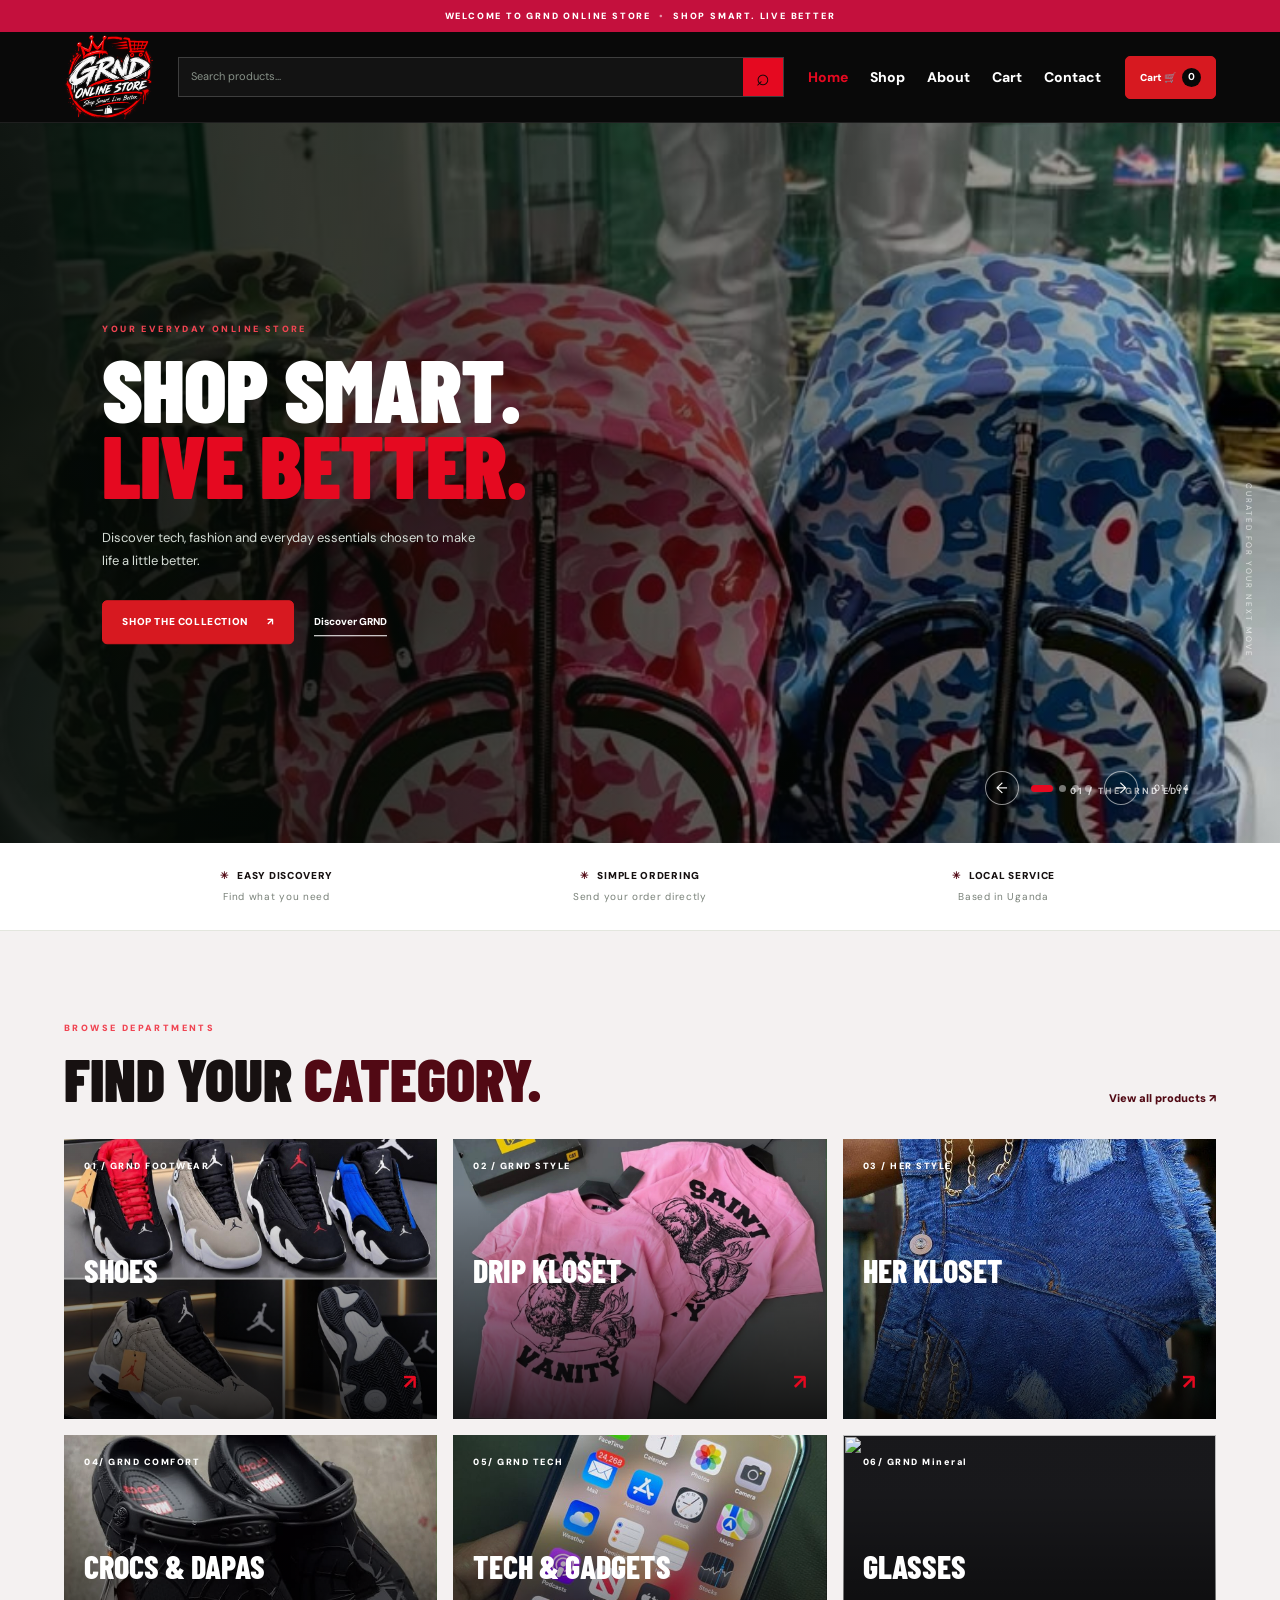
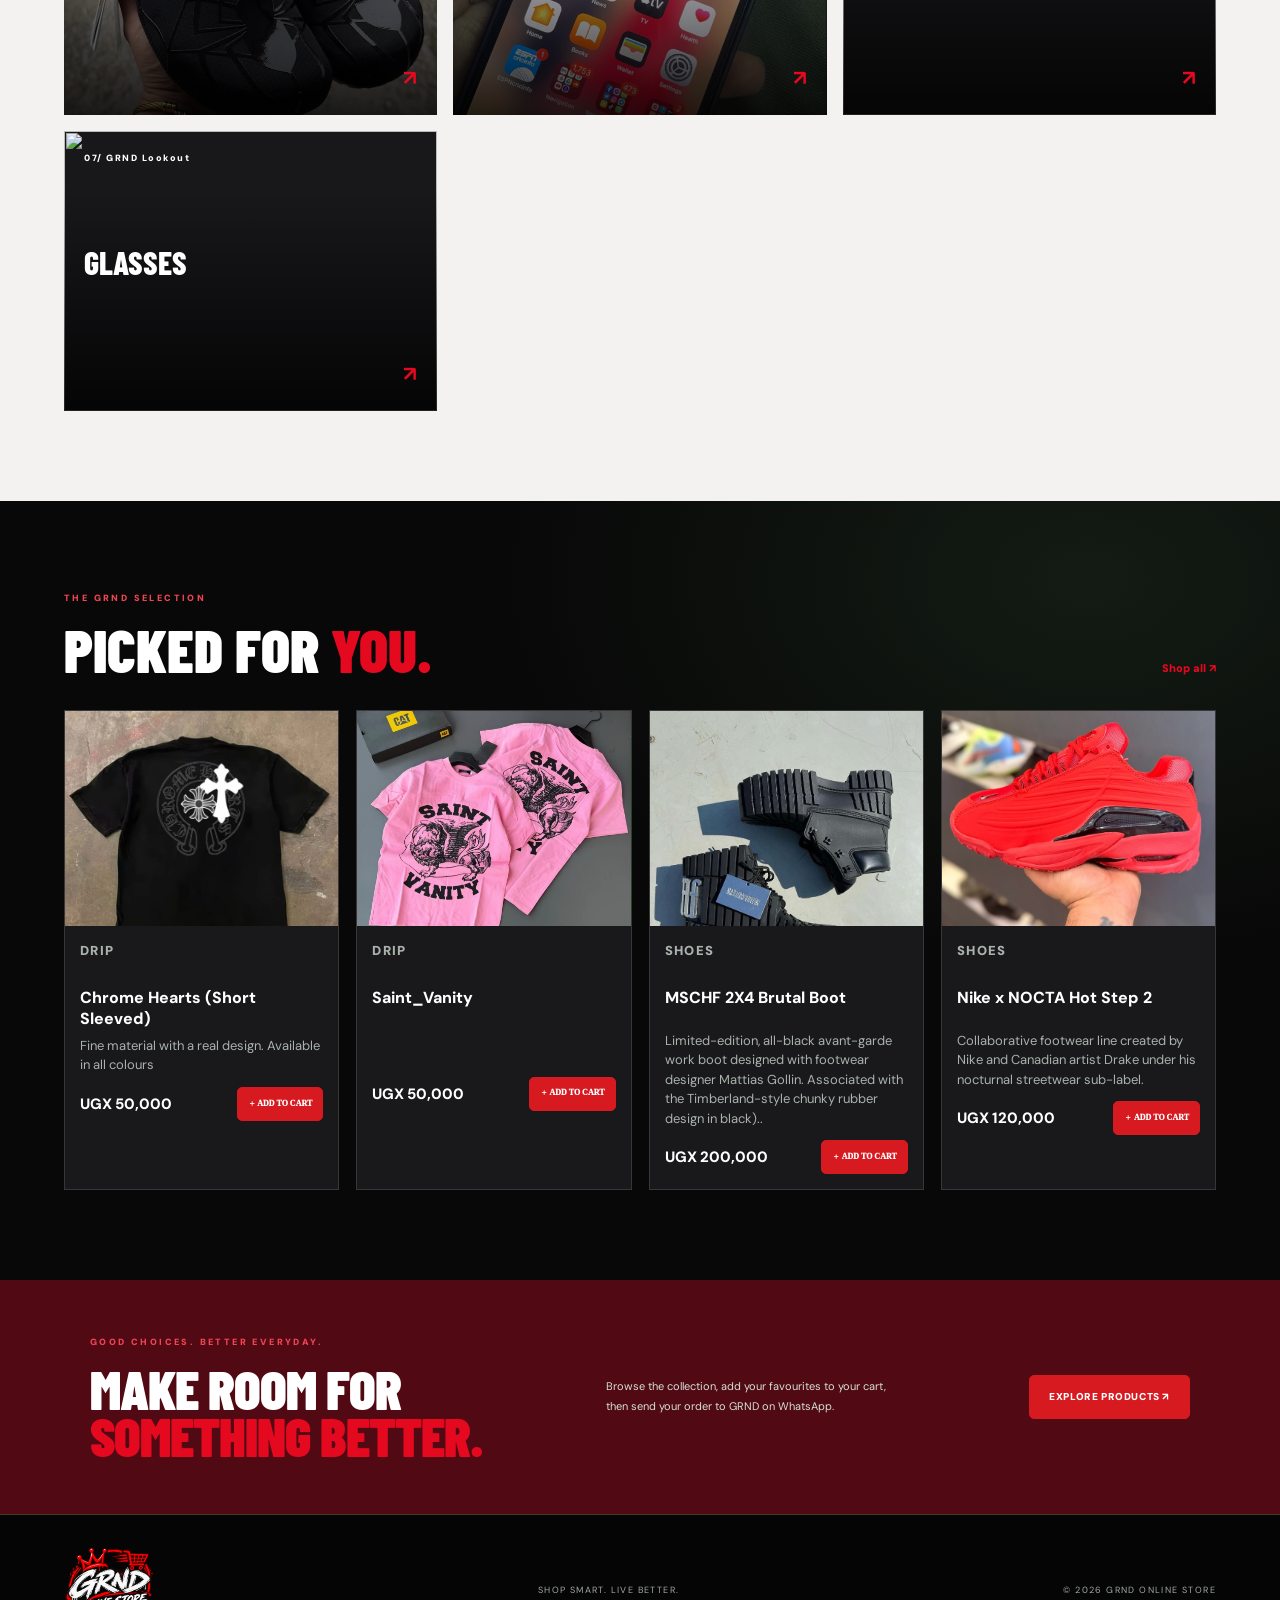
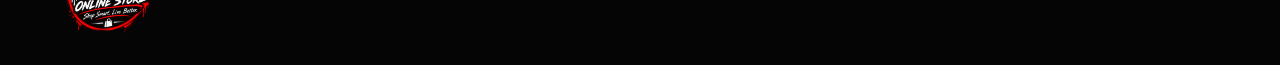
==== commit 449d914d: "Update index.html" ====
--- a/index.html
+++ b/index.html
@@ -171,9 +171,19 @@
                 <span>04/ GRND COMFORT</span><strong>Crocs & Dapas</strong><b>↗</b>
             </a>
             
-              <a class="category-card category-tech reveal" href="shop.html?category=<template></template>ech">
+              <a class="category-card category-tech reveal" href="shop.html?category="tech">
                 <img src="pro.jpeg">
                 <span>05/ GRND TECH</span><strong>Tech & gadgets</strong><b>↗</b>
+            </a>
+
+  <a class="category-card category-tech reveal" href="shop.html?category="min">
+                <img src="min.jpeg">
+                <span>06/ GRND Mineral</span><strong>GLASSES</strong><b>↗</b>
+            </a>
+
+              <a class="category-card category-tech reveal" href="shop.html?category="glass">
+                <img src="glass.jpeg">
+                <span>07/ GRND Lookout</span><strong>GLASSES</strong><b>↗</b>
             </a>
         </div>
     </section>
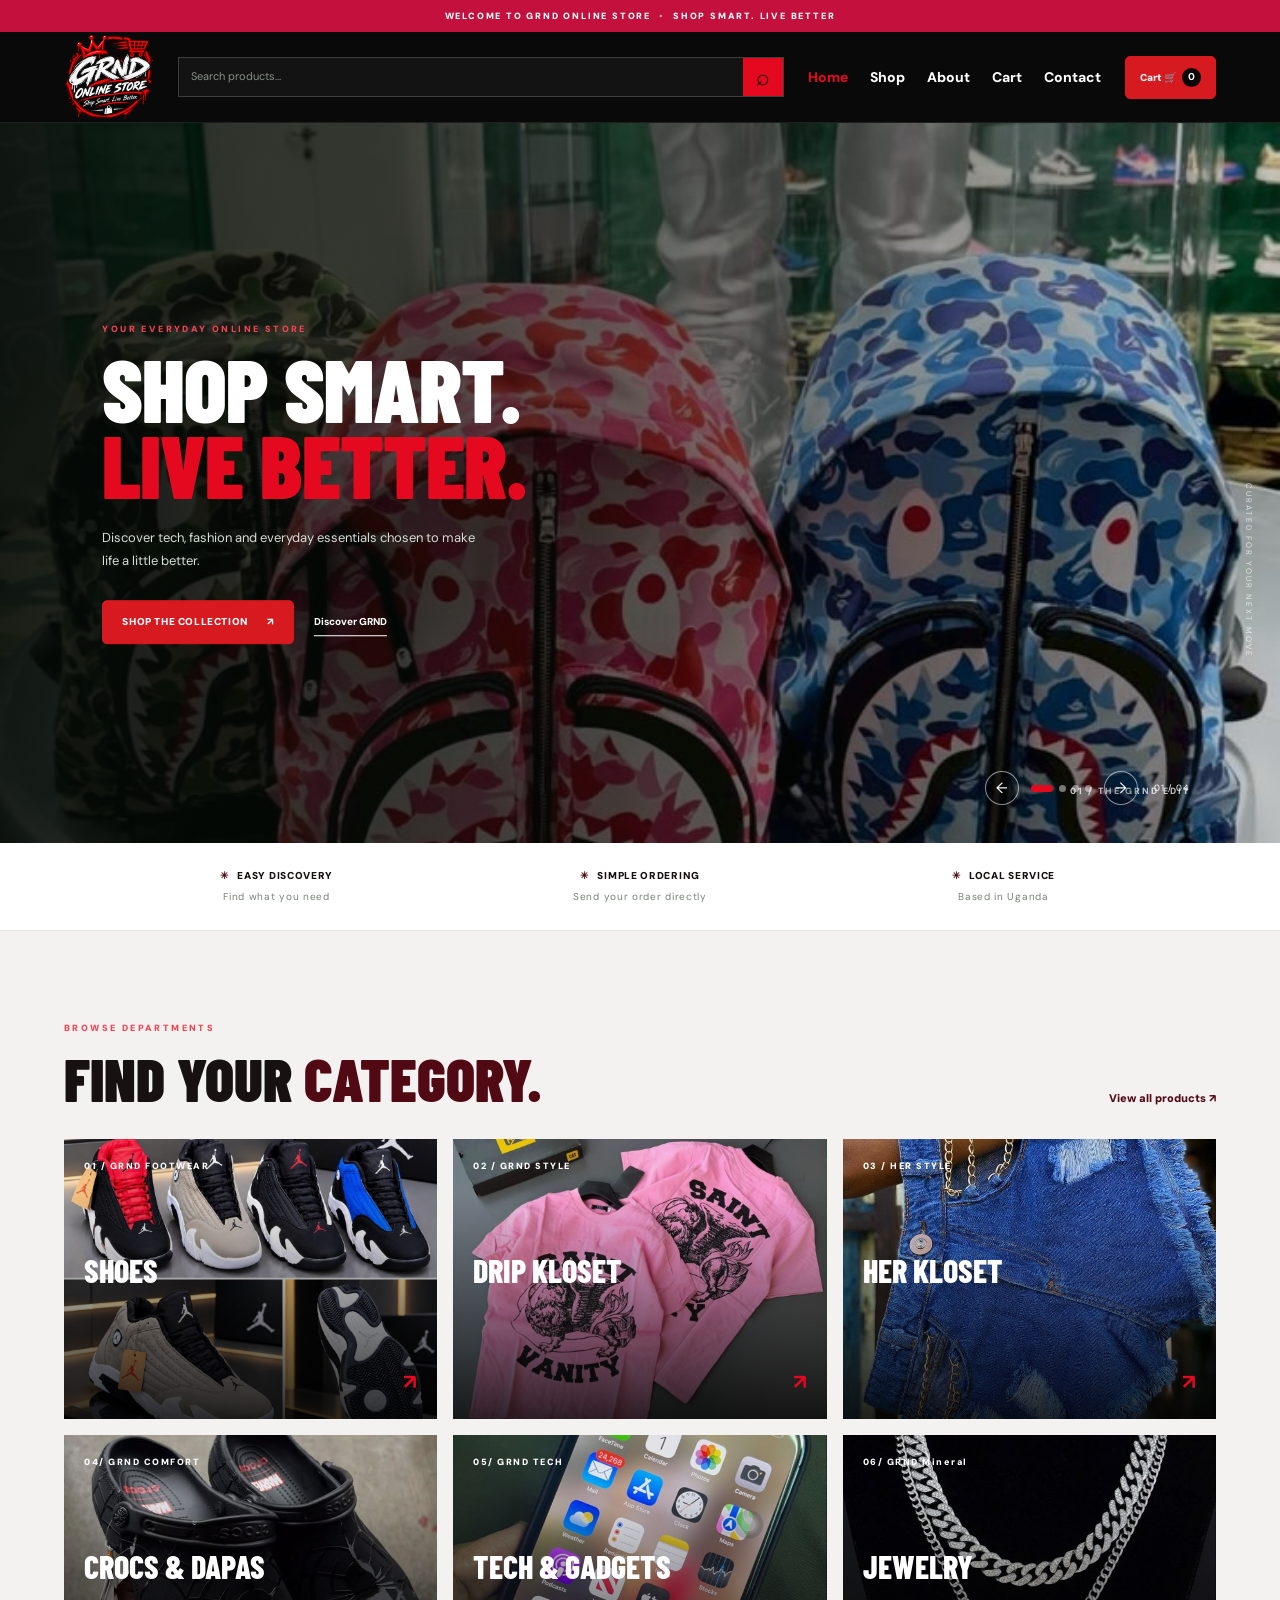
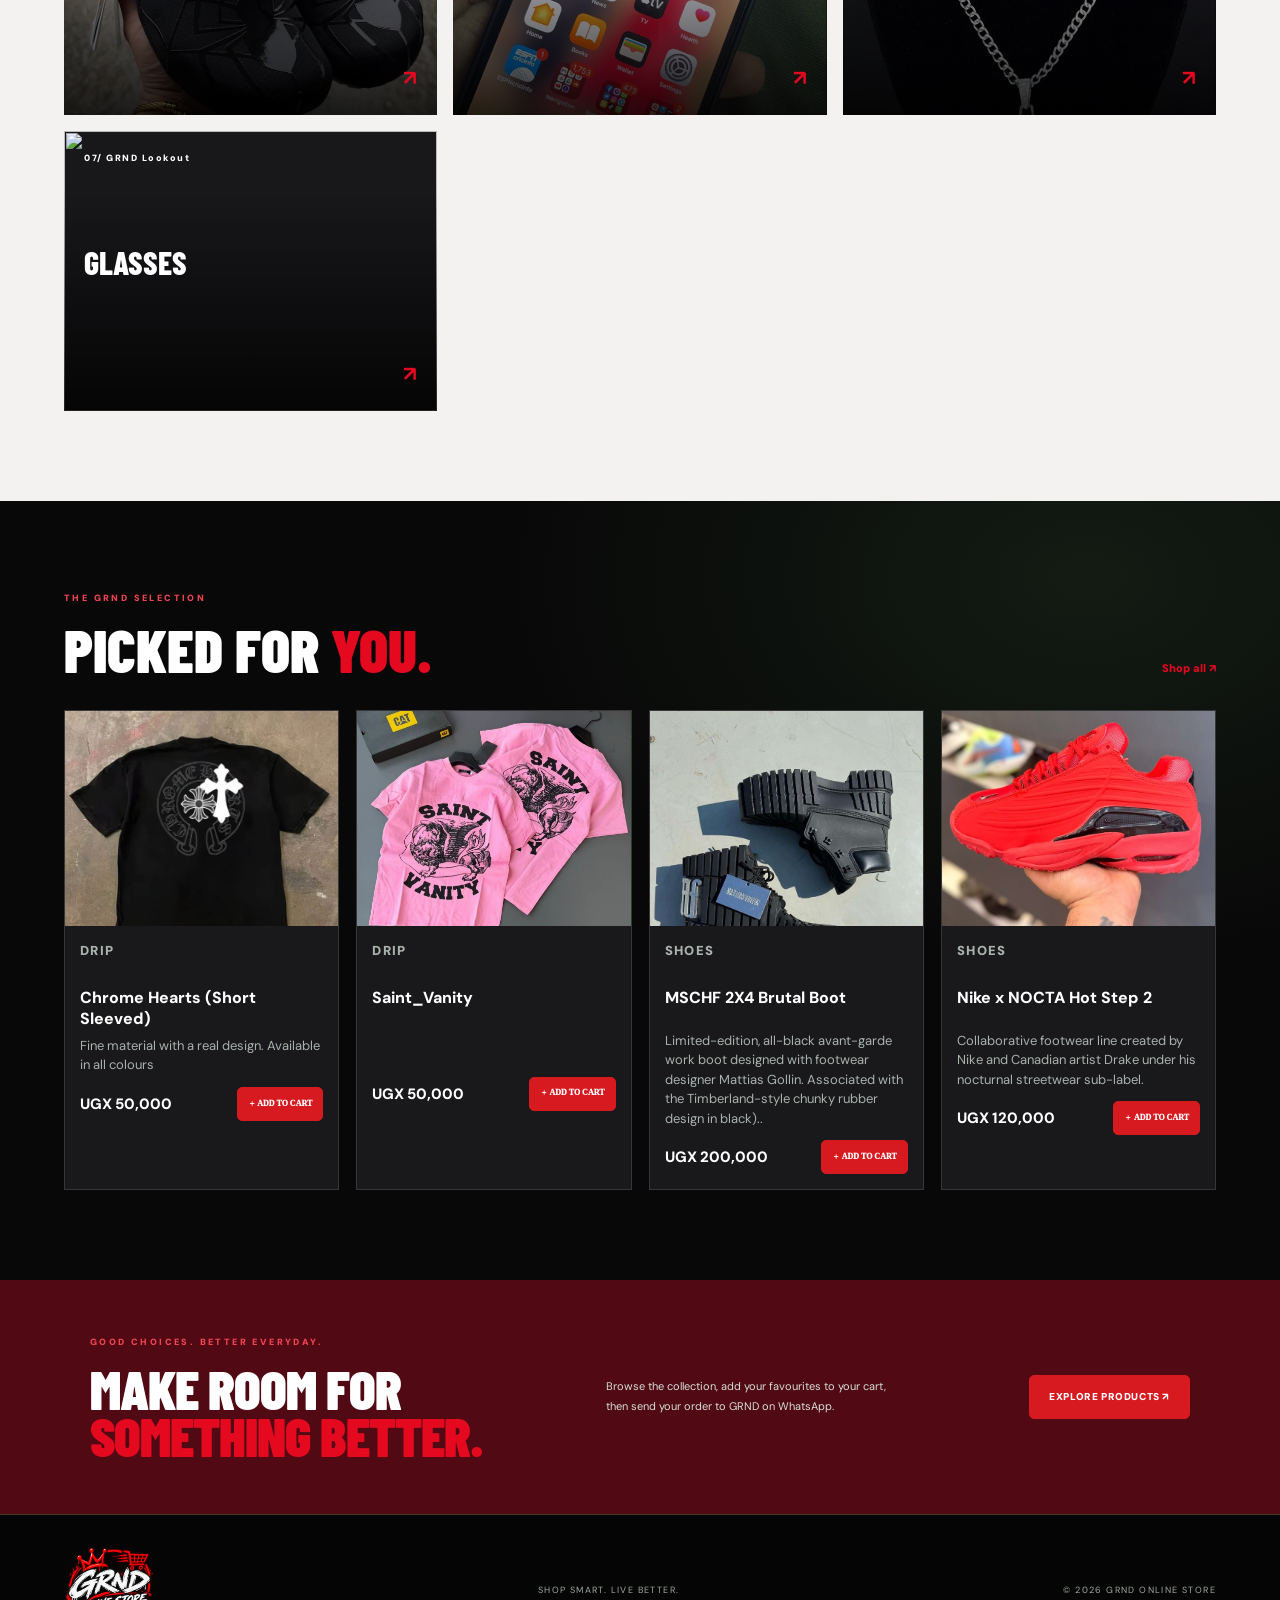
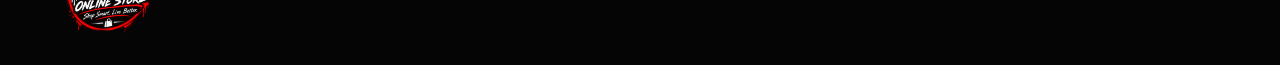
==== commit a1205af0: "Update index.html" ====
--- a/index.html
+++ b/index.html
@@ -164,8 +164,7 @@
             
             <a class="category-card category-home reveal" href="shop.html?category=ladies">
                 <img src="her.jpg">
-                    <span>03 / HER STYLE</span><strong>HER KLOSET</strong><b>↗</b>
-            </a>
+                    <span>03 / HER STYLE</span><strong>HER KLOSET</strong><b>↗</b>          </a>
             <a class="category-card category-home reveal" href="shop.html?category=crocs">
                 <img src="croc.jpeg" alt="Crocs collection">
                 <span>04/ GRND COMFORT</span><strong>Crocs & Dapas</strong><b>↗</b>
@@ -178,7 +177,7 @@
 
   <a class="category-card category-tech reveal" href="shop.html?category="min">
                 <img src="min.jpeg">
-                <span>06/ GRND Mineral</span><strong>GLASSES</strong><b>↗</b>
+                <span>06/ GRND Mineral</span><strong>JEWELRY</strong><b>↗</b>
             </a>
 
               <a class="category-card category-tech reveal" href="shop.html?category="glass">
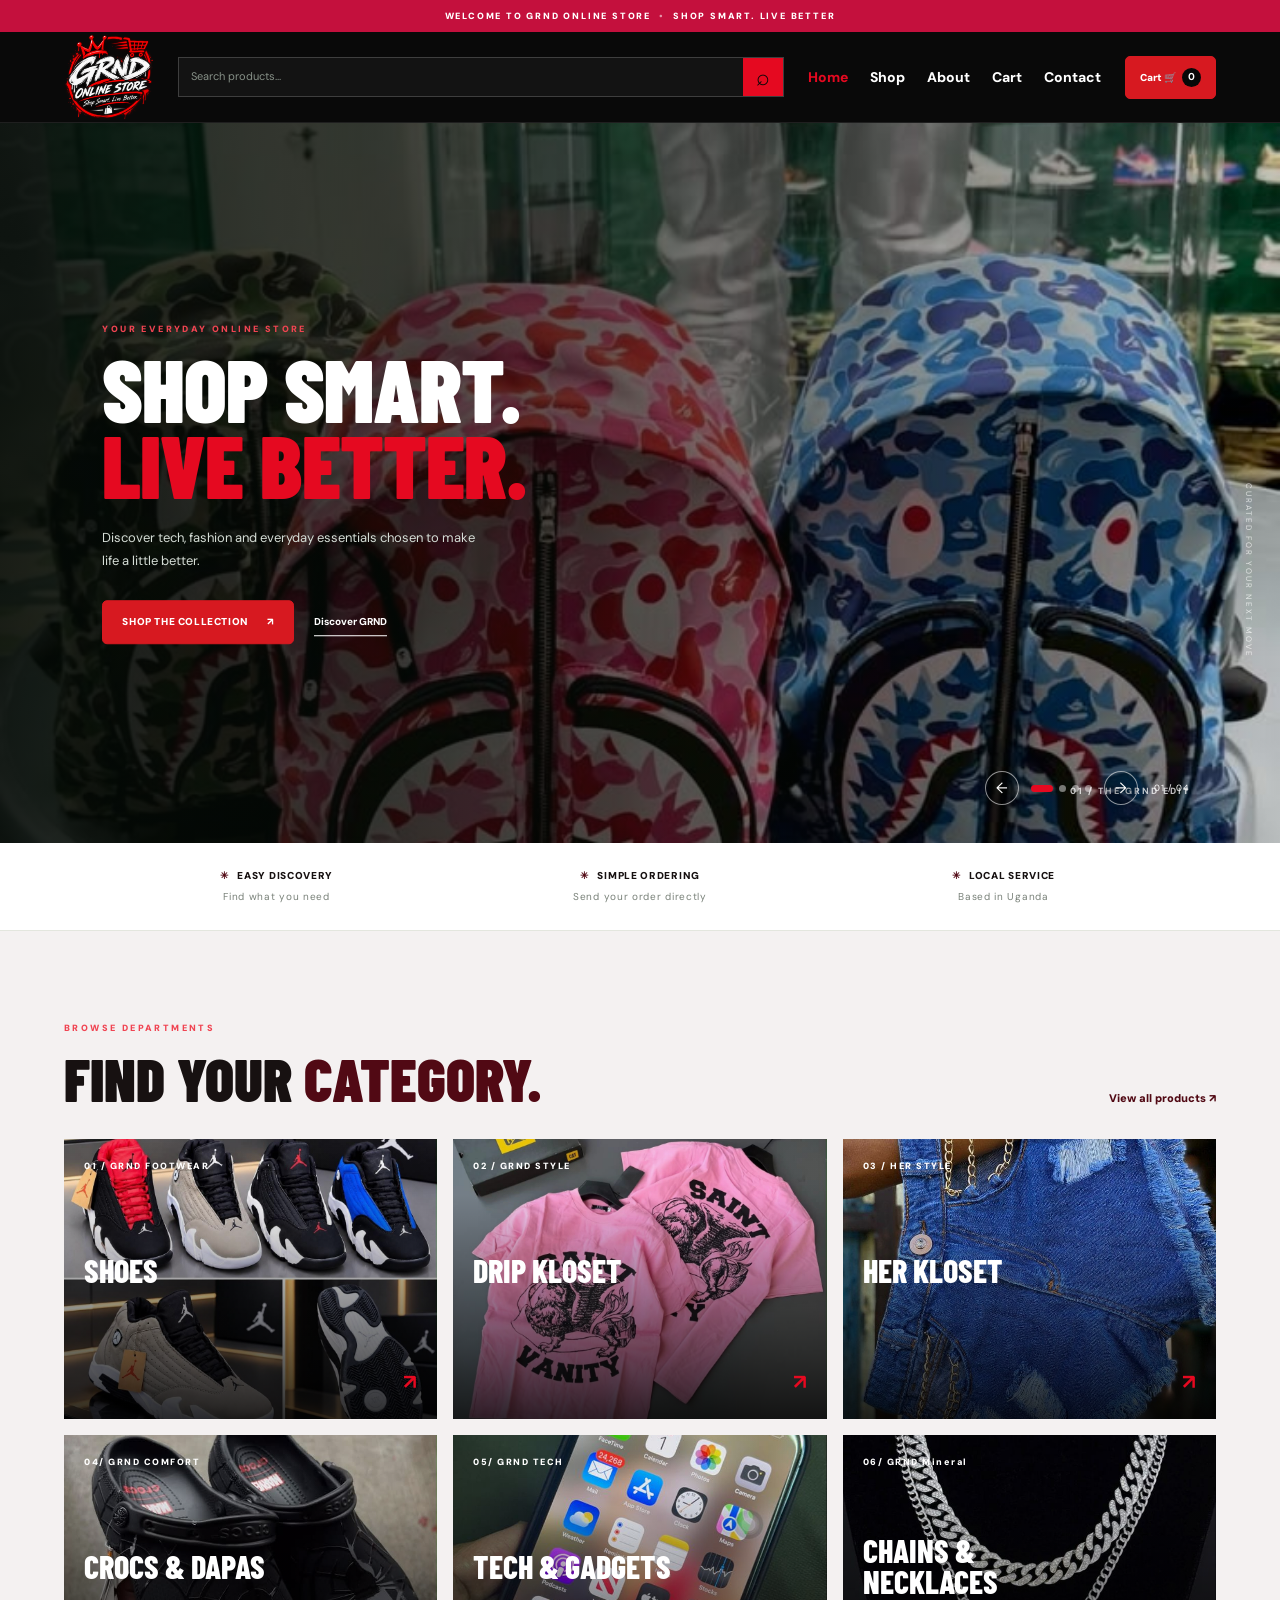
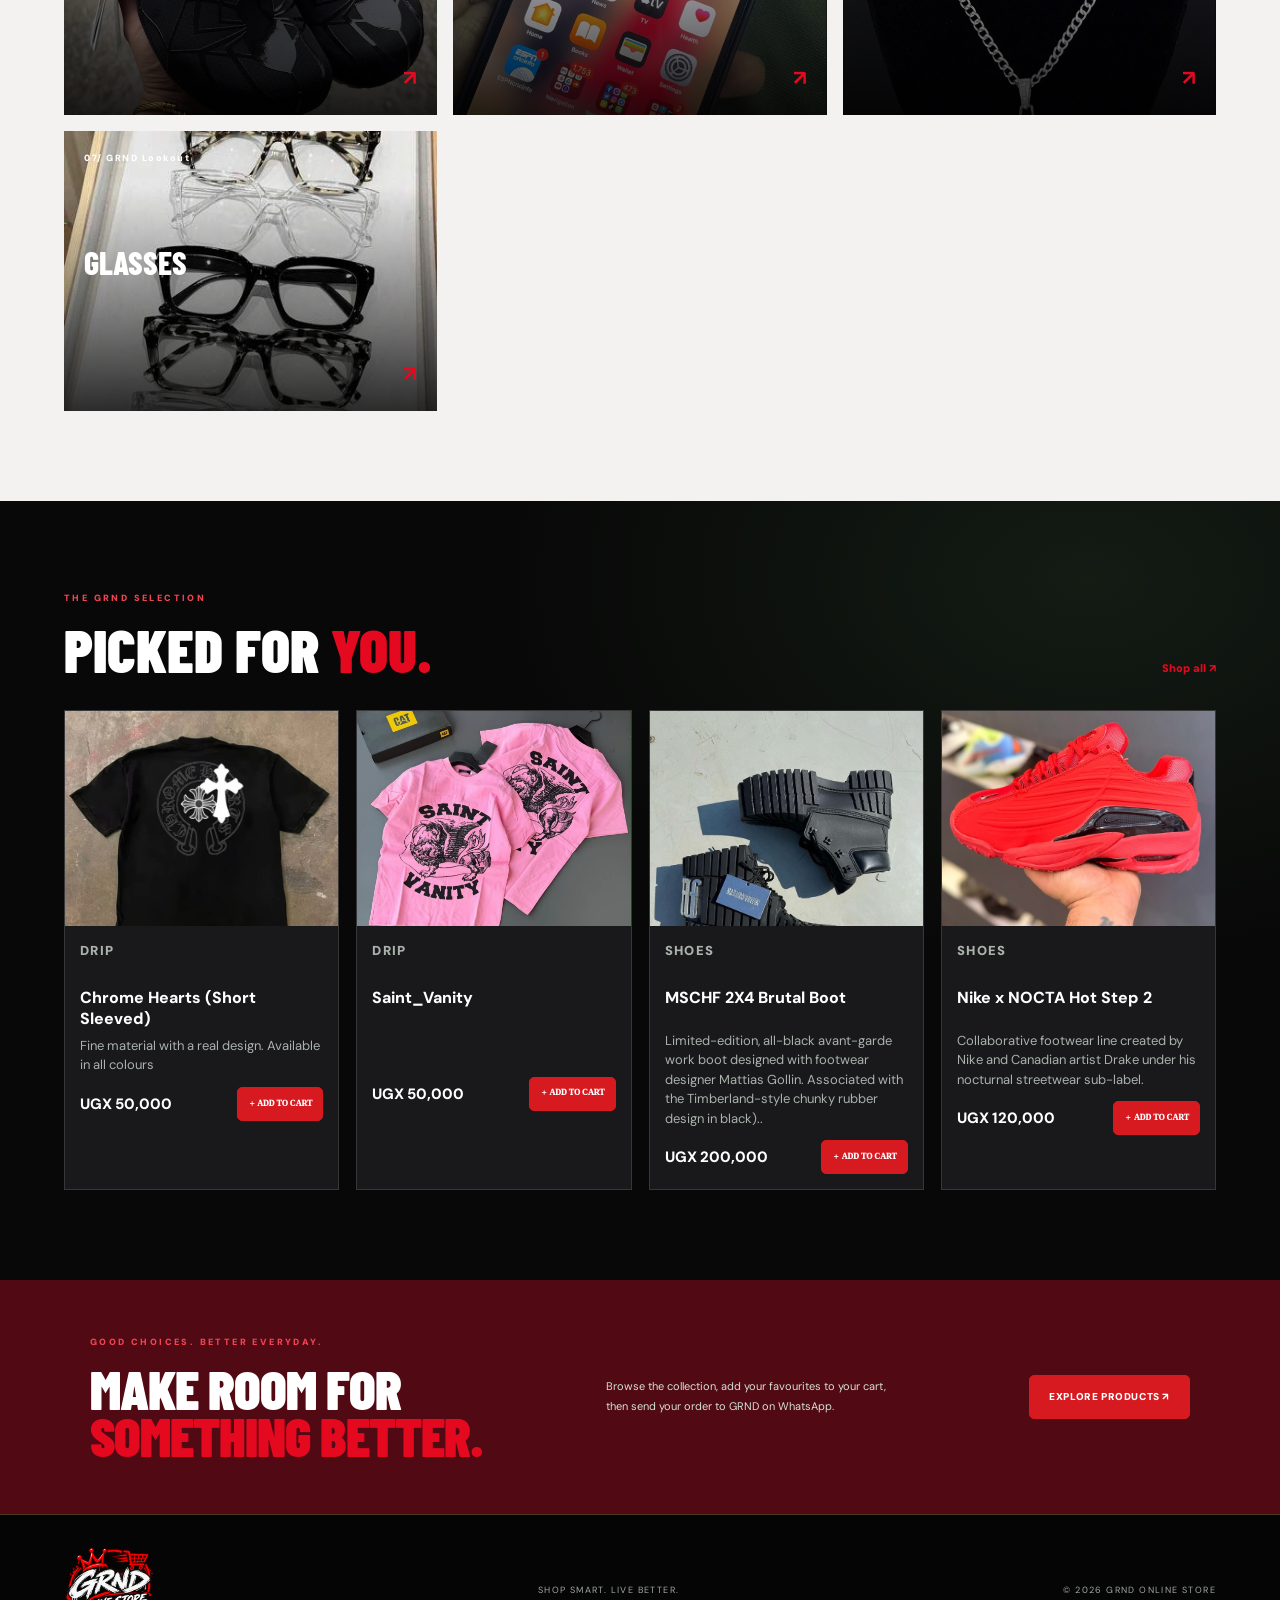
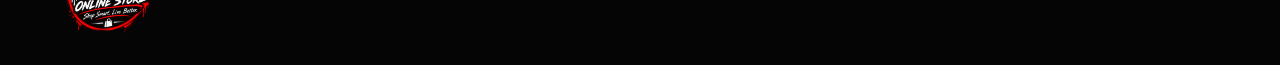
==== commit ad5d154c: "Update index.html" ====
--- a/index.html
+++ b/index.html
@@ -177,7 +177,7 @@
 
   <a class="category-card category-tech reveal" href="shop.html?category="min">
                 <img src="min.jpeg">
-                <span>06/ GRND Mineral</span><strong>JEWELRY</strong><b>↗</b>
+                <span>06/ GRND Mineral</span><strong>CHAINS & NECKLACES</strong><b>↗</b>
             </a>
 
               <a class="category-card category-tech reveal" href="shop.html?category="glass">
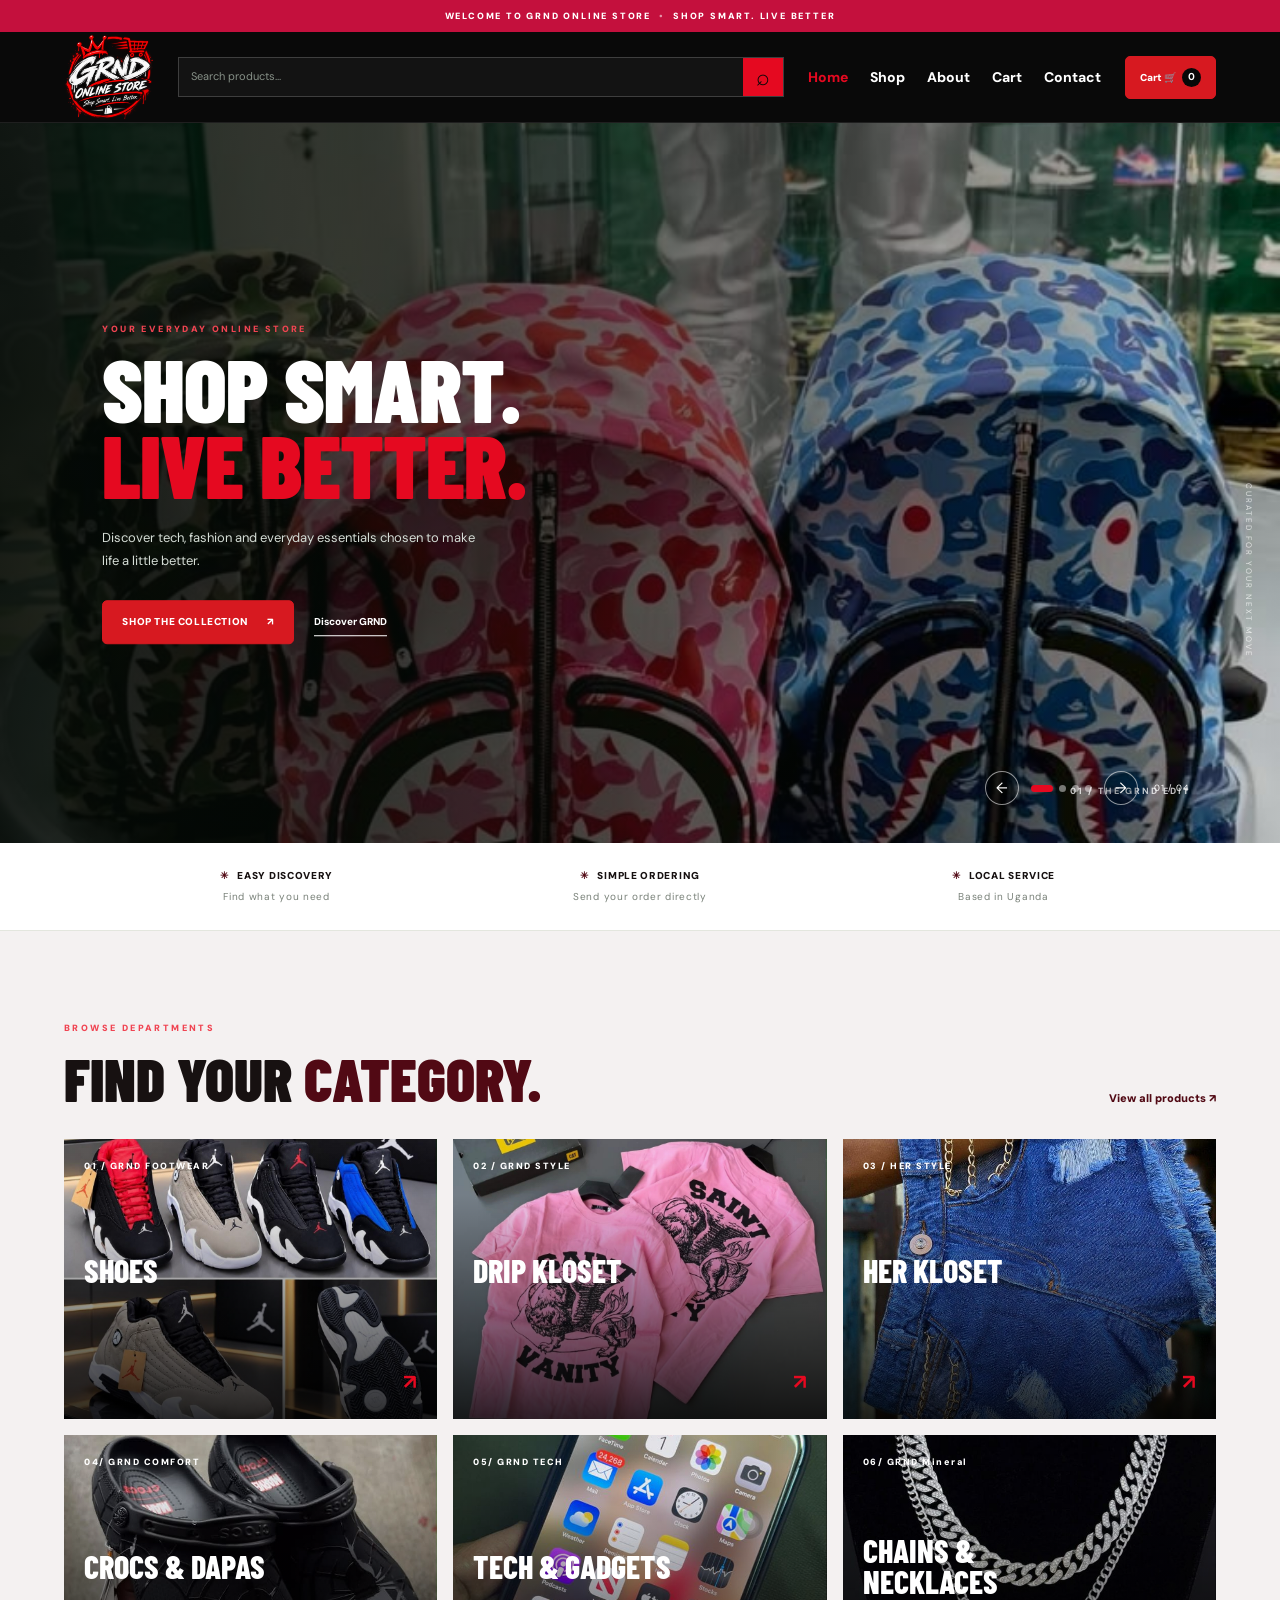
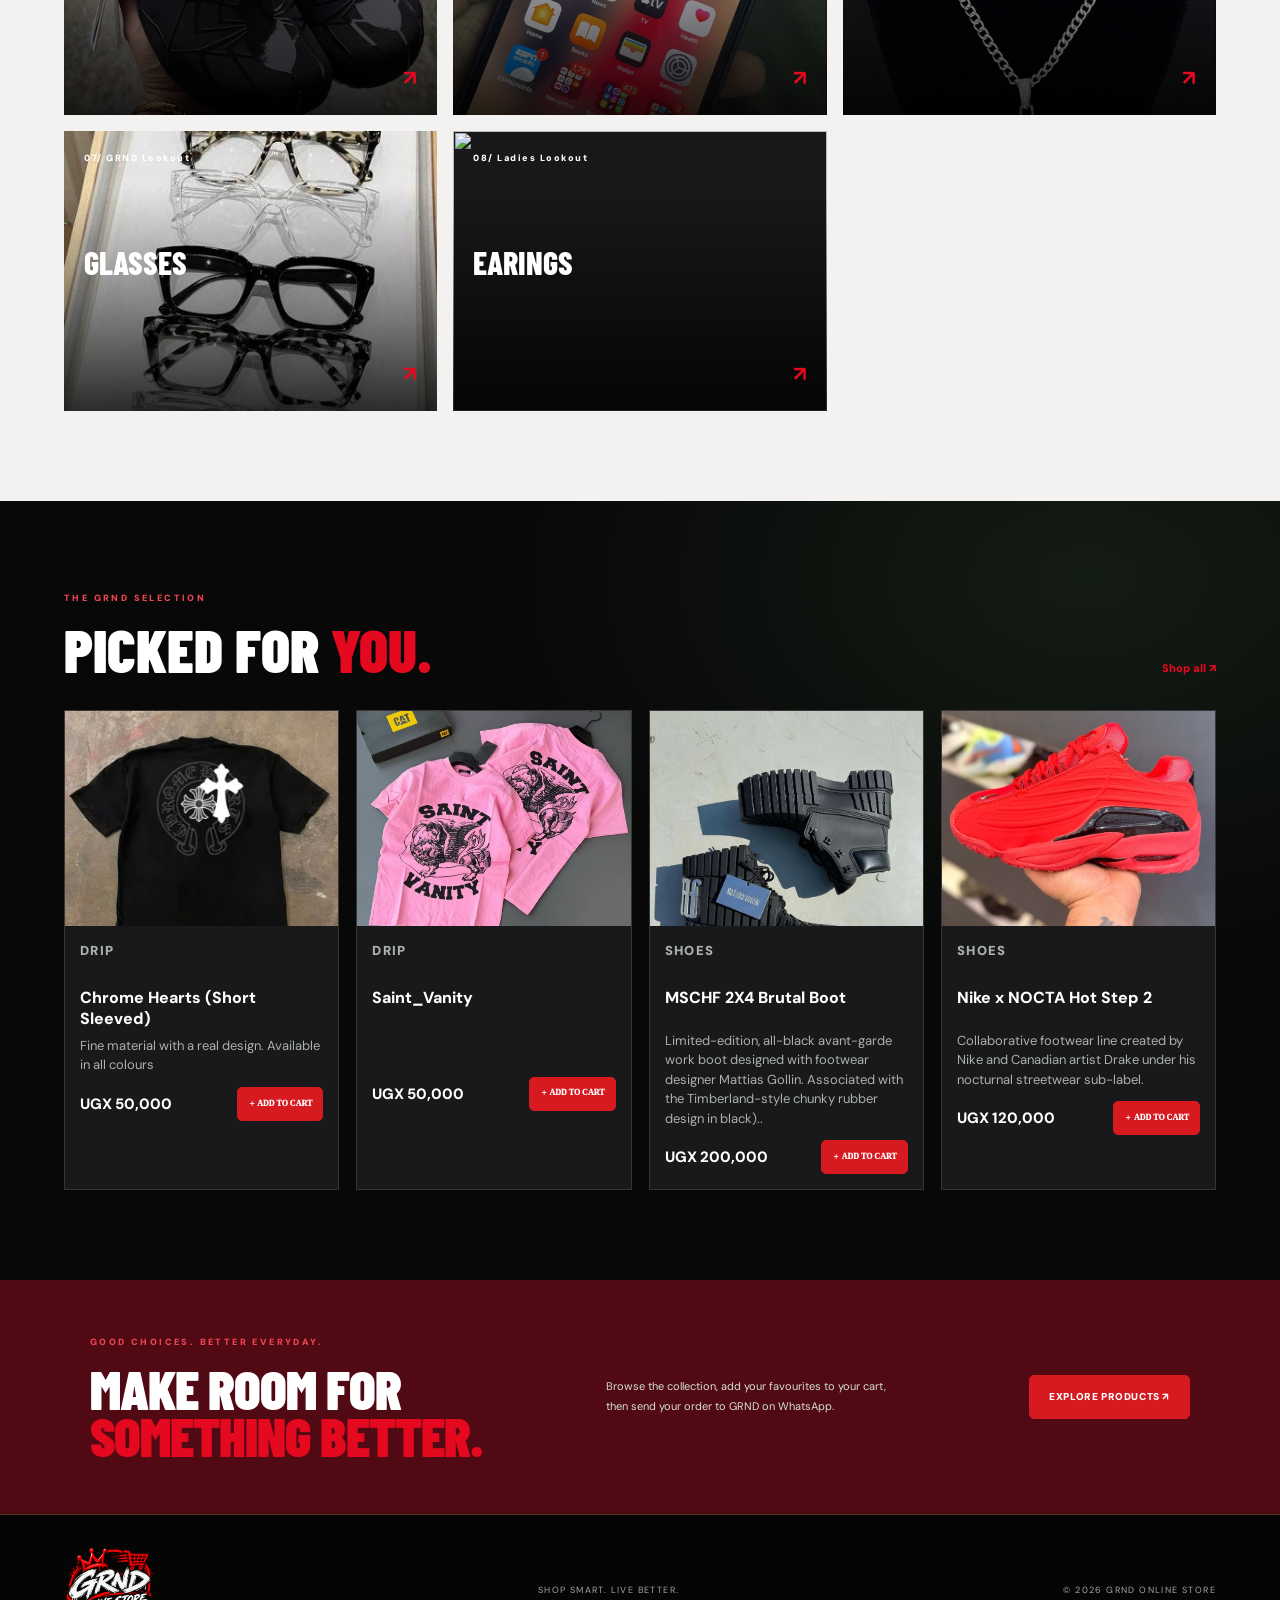
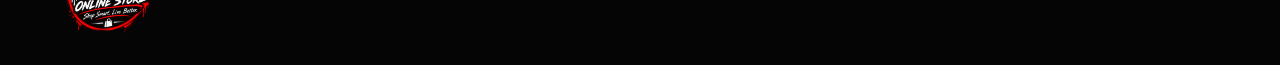
==== commit 68c57695: "Update index.html" ====
--- a/index.html
+++ b/index.html
@@ -170,19 +170,23 @@
                 <span>04/ GRND COMFORT</span><strong>Crocs & Dapas</strong><b>↗</b>
             </a>
             
-              <a class="category-card category-tech reveal" href="shop.html?category="tech">
+              <a class="category-card category-tech reveal" href="shop.html?category=tech">
                 <img src="pro.jpeg">
                 <span>05/ GRND TECH</span><strong>Tech & gadgets</strong><b>↗</b>
             </a>
 
-  <a class="category-card category-tech reveal" href="shop.html?category="min">
+  <a class="category-card category-tech reveal" href="shop.html?category=min">
                 <img src="min.jpeg">
                 <span>06/ GRND Mineral</span><strong>CHAINS & NECKLACES</strong><b>↗</b>
             </a>
 
-              <a class="category-card category-tech reveal" href="shop.html?category="glass">
+              <a class="category-card category-tech reveal" href="shop.html?category=glass">
                 <img src="glass.jpeg">
                 <span>07/ GRND Lookout</span><strong>GLASSES</strong><b>↗</b>
+            </a>
+  <a class="category-card category-tech reveal" href="shop.html?category=min">
+                <img src="mine.jpeg">
+                <span>08/ Ladies Lookout</span><strong>EARINGS</strong><b>↗</b>
             </a>
         </div>
     </section>
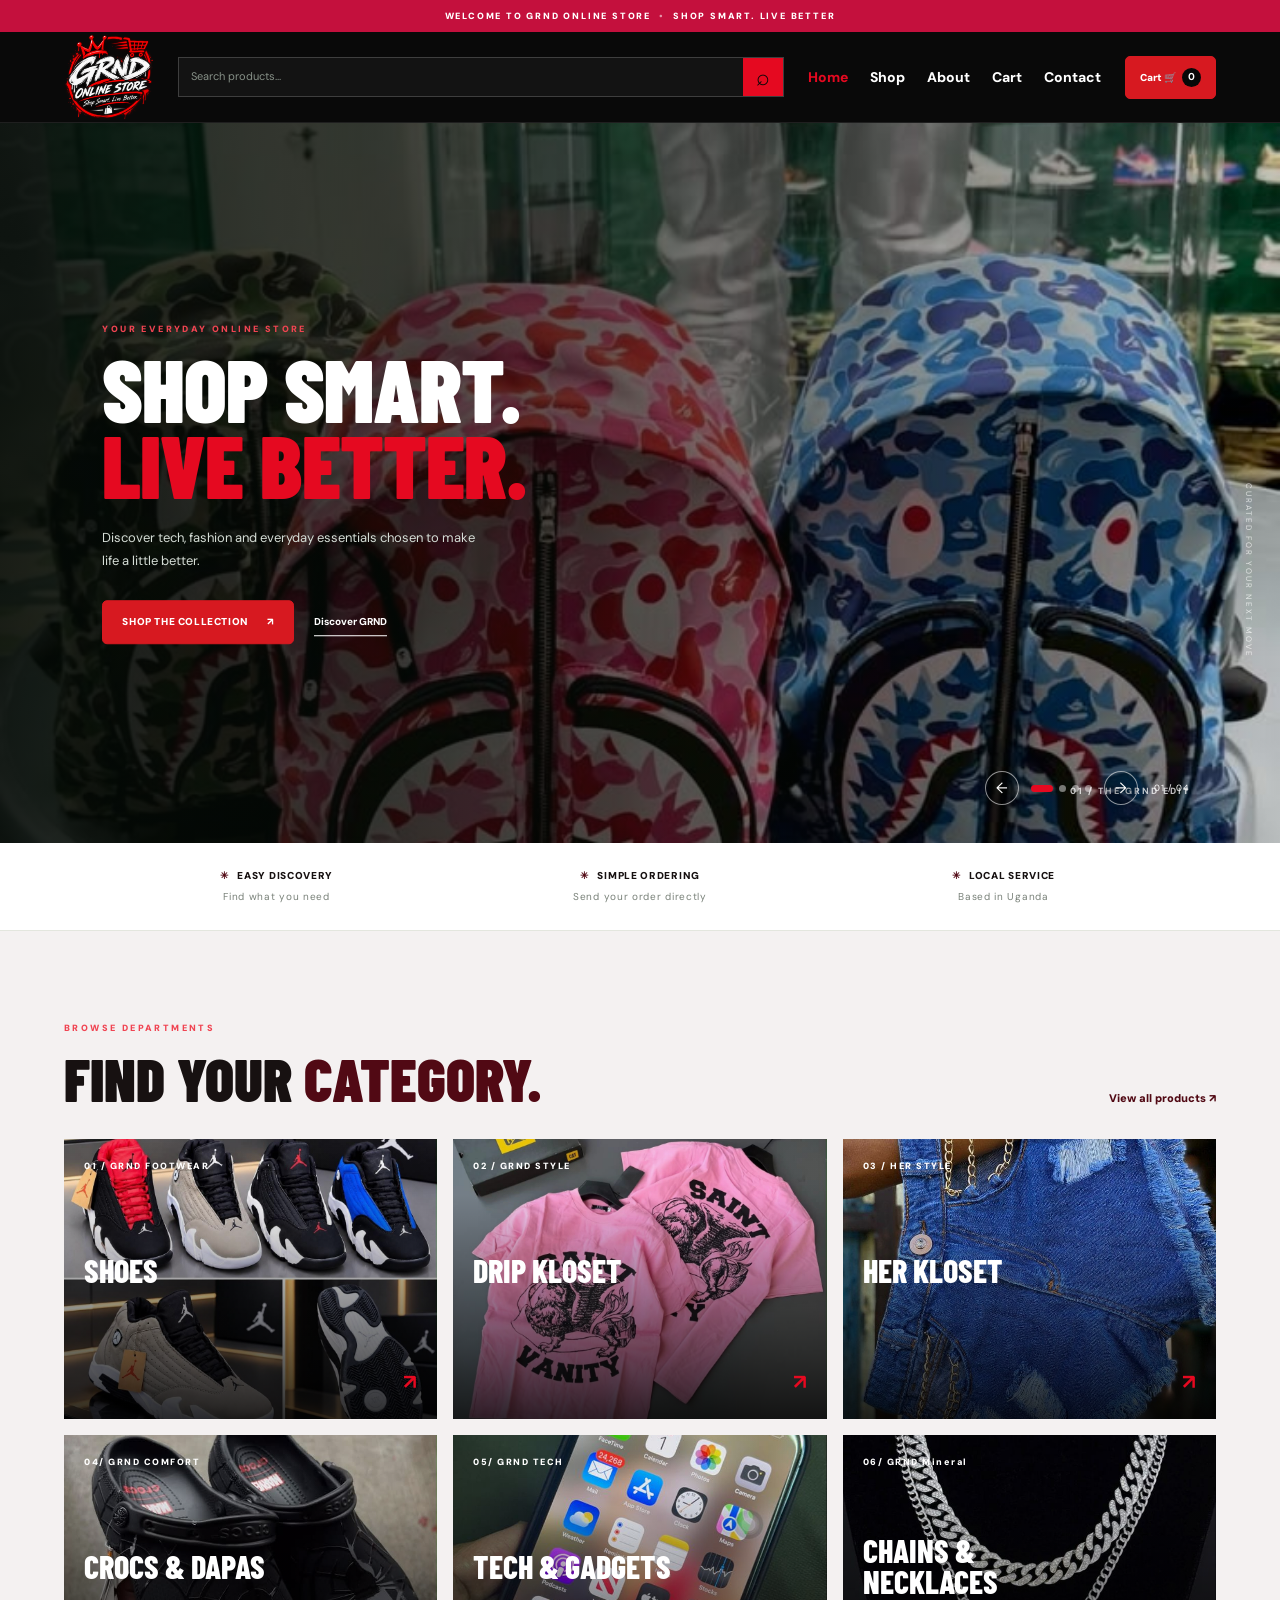
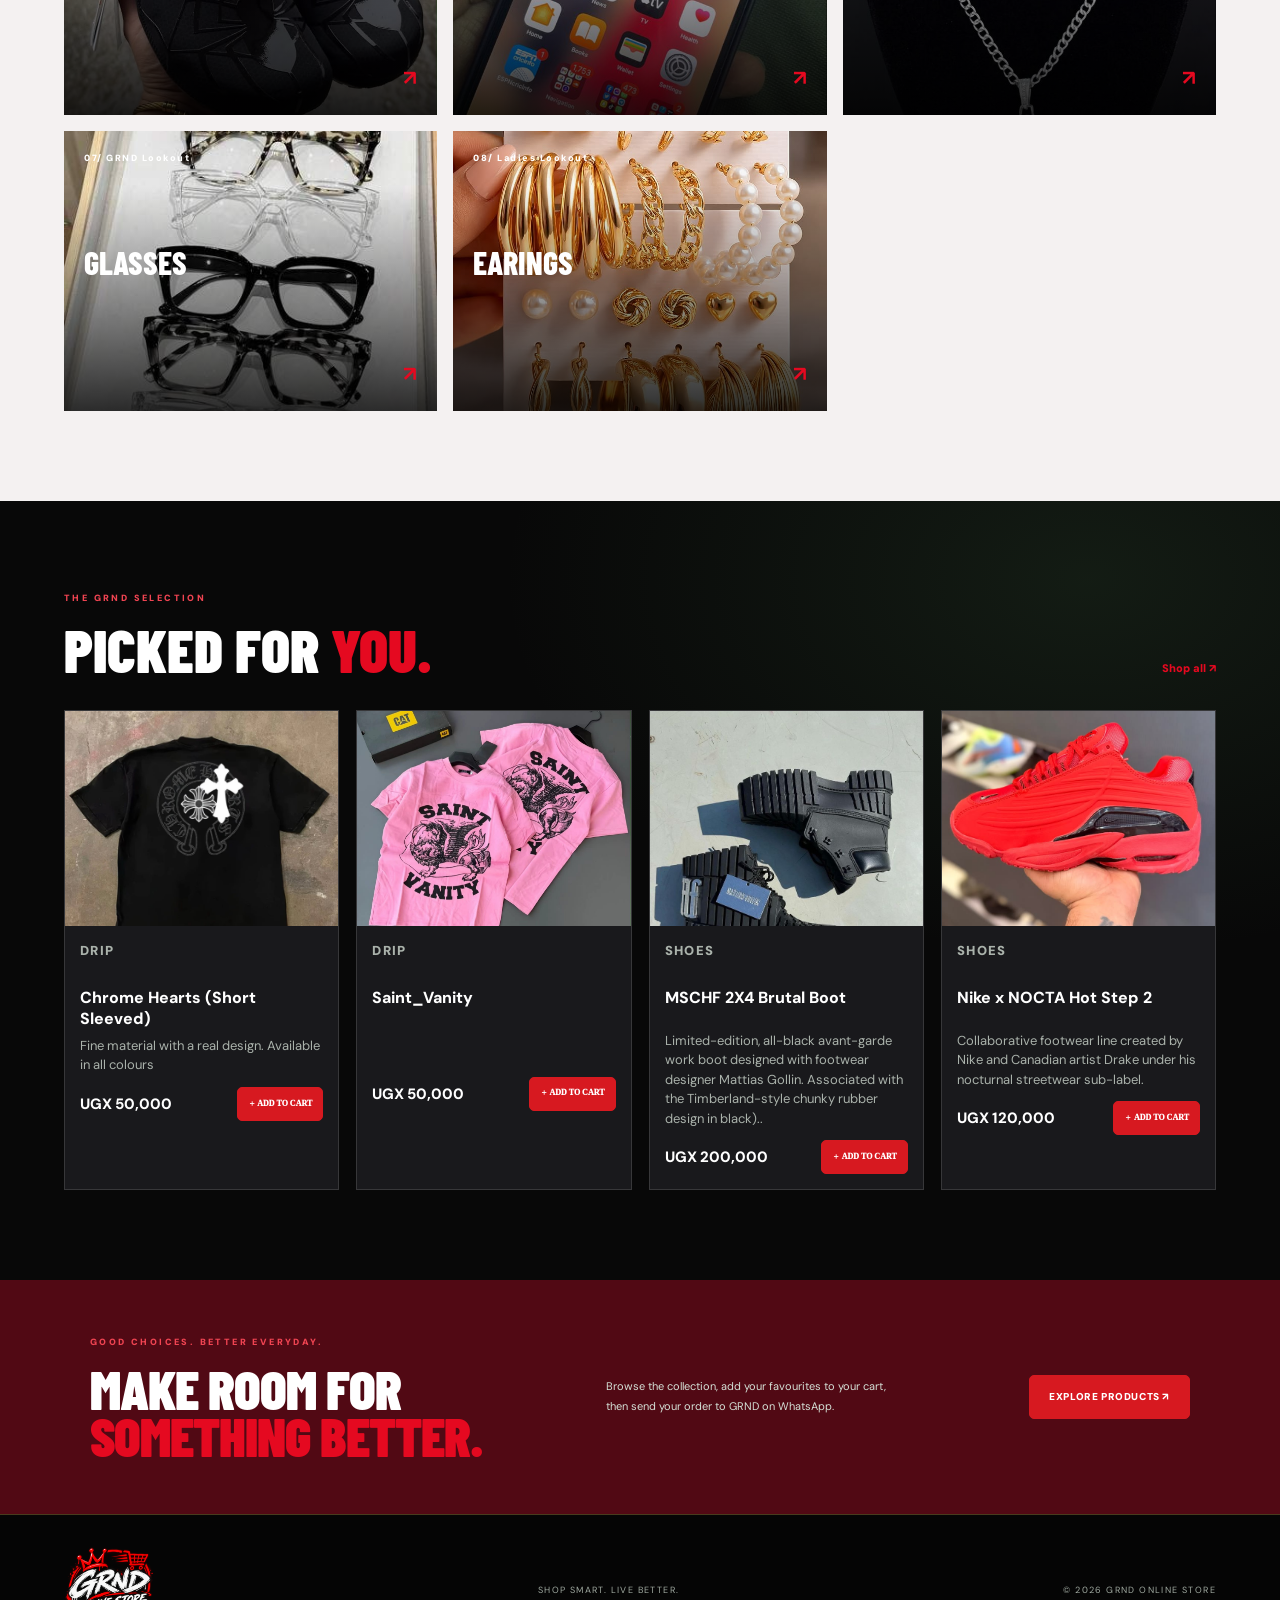
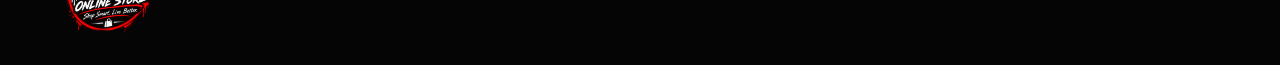
==== commit 4088c10b: "Update index.html" ====
--- a/index.html
+++ b/index.html
@@ -6,7 +6,11 @@
     <meta name="viewport" content="width=device-width, initial-scale=1.0">
     <meta name="theme-color" content="#0A100D">
     <meta name="description" content="GRND Online Store — tech, fashion and everyday finds.">
-    <title>HOME | GRND ONLINE STORE</title>
+    <title>GRND ONLINE STORE | Online Shopping in Uganda</title>
+
+<meta name="description" content="Shop fashion, accessories and more at GRND ONLINE STORE. Discover affordable products in Uganda.">
+
+<meta name="robots" content="index, follow">
 <link rel="icon" type="image/png" href="grnd-logo.png">
 
     <!-- All page styling is kept in one easy-to-edit CSS file. -->
@@ -133,7 +137,7 @@
                  <button class="slide-dot" type="button" aria-l abel="Go to slide 4"></button>
             </div>
             <button id="nextSlide" type="button" aria-label="Next slide">→</button>
-            <span id="slideCounter">01 / 03</span>
+            <span id="slideCounter">01 / 04</span>
         </div>
         <span class="hero-side-note">CURATED FOR YOUR NEXT MOVE</span>
     </section>
@@ -175,7 +179,7 @@
                 <span>05/ GRND TECH</span><strong>Tech & gadgets</strong><b>↗</b>
             </a>
 
-  <a class="category-card category-tech reveal" href="shop.html?category=min">
+  <a class="category-card category-tech reveal" href="shop.html?category=nec">
                 <img src="min.jpeg">
                 <span>06/ GRND Mineral</span><strong>CHAINS & NECKLACES</strong><b>↗</b>
             </a>
